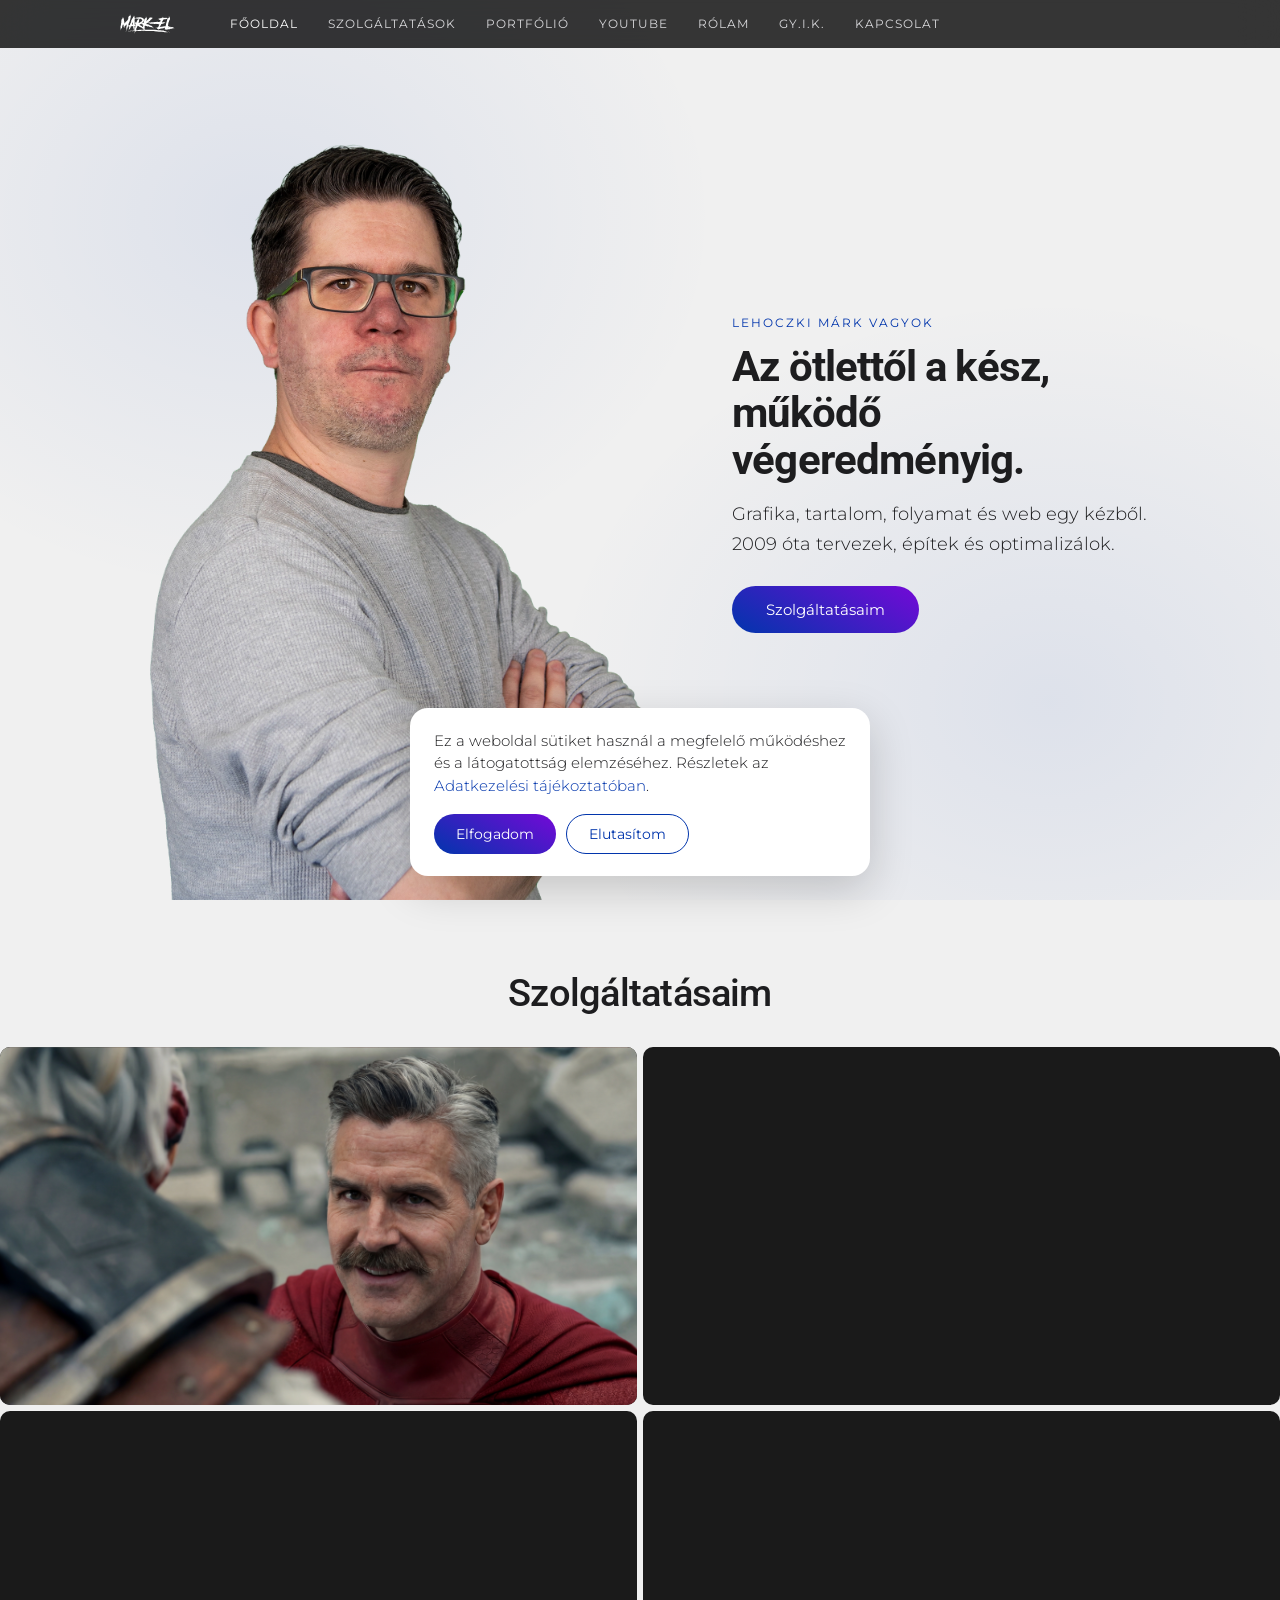
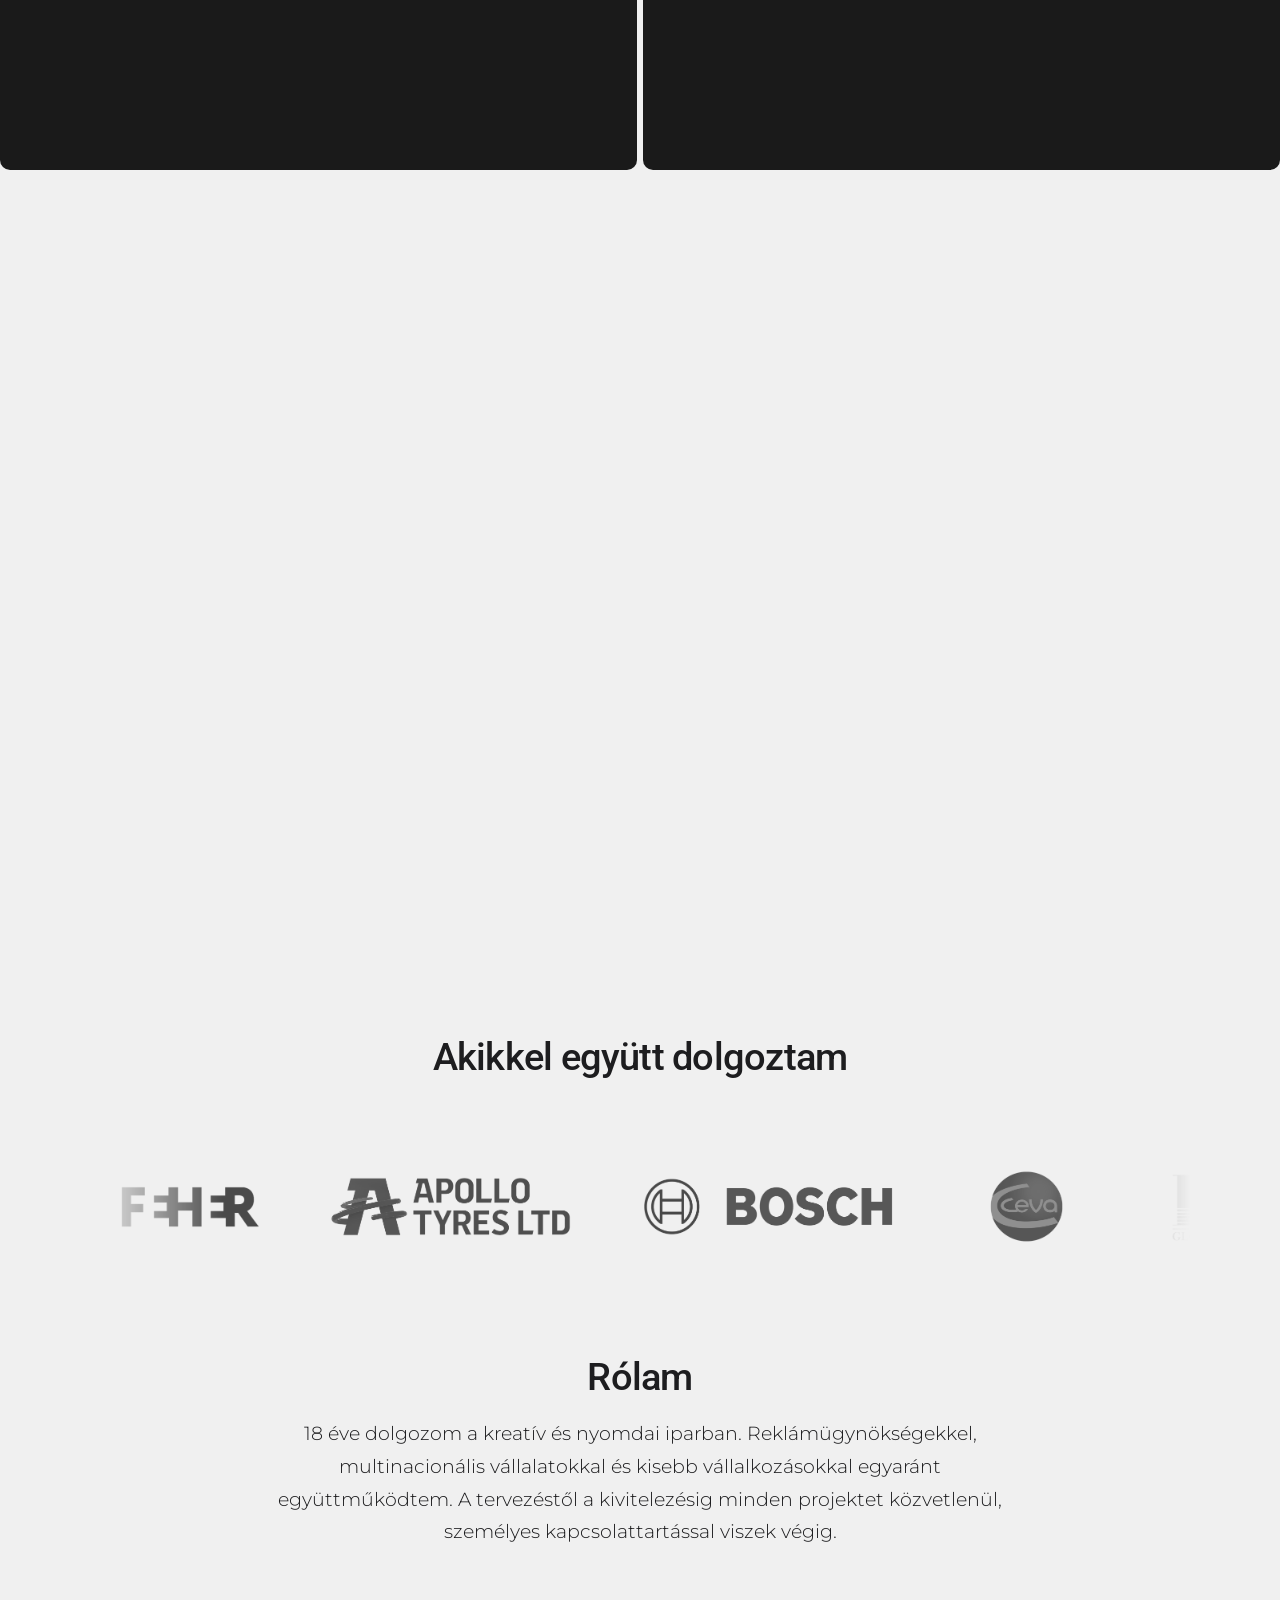
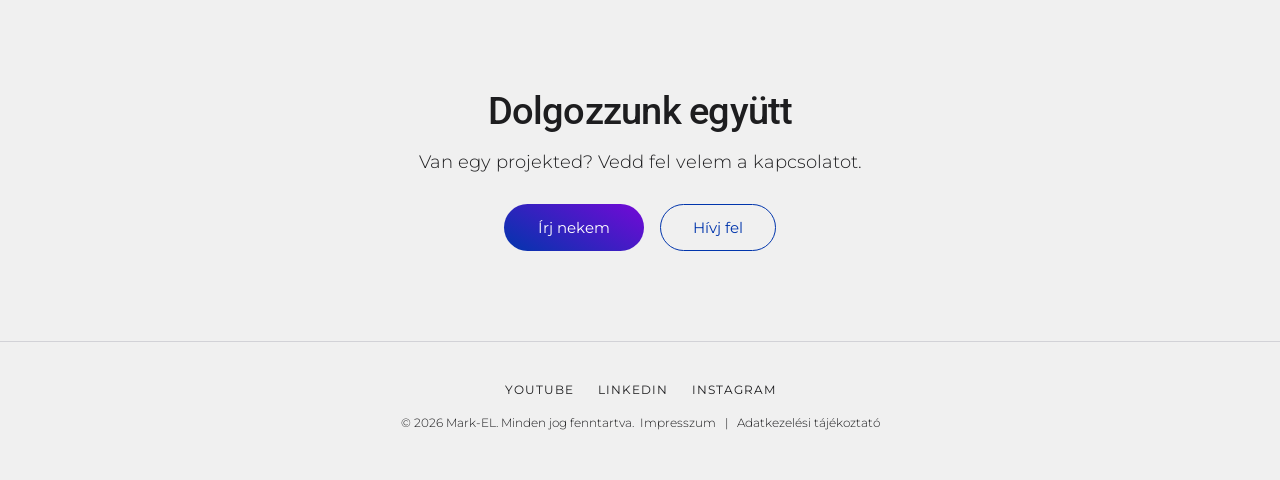
==== index.html @ b9af3f43 "Add files via upload" ====
<!DOCTYPE html>
<html lang="hu">
<head>
    <meta charset="UTF-8">
    <meta name="viewport" content="width=device-width, initial-scale=1.0">
    <script>document.documentElement.classList.add('js');</script>
    <title>Mark-EL | Tervezéstől a kivitelezésig</title>
    <meta name="description" content="Grafikus 18 év tapasztalattal. Tervezéstől a kivitelezésig – közvetlenül veled, ügynökség nélkül.">
    <meta property="og:title" content="Mark-EL | Tervezéstől a kivitelezésig">
    <meta property="og:type" content="website">

    <!-- Google Analytics placeholder -->
    <!-- <script async src="https://www.googletagmanager.com/gtag/js?id=G-XXXXXXXXXX"></script> -->

    <!-- Meta Pixel placeholder -->
    <!-- <script>!function(f,b,e,v,n,t,s){...}(window, document,'script','https://connect.facebook.net/en_US/fbevents.js');</script> -->

    <link rel="preconnect" href="https://fonts.googleapis.com">
    <link rel="preconnect" href="https://fonts.gstatic.com" crossorigin>
    <link href="https://fonts.googleapis.com/css2?family=Montserrat:ital,wght@0,300;0,400;0,500;1,300&family=Roboto:wght@700&display=swap" rel="stylesheet">
    <!-- Roboto előtöltés a FOUT elkerüléséhez -->
    <link rel="preload" as="style" href="https://fonts.googleapis.com/css2?family=Roboto:wght@700&display=swap">
    <link rel="stylesheet" href="style.css">
</head>
<body class="page-home">

    <header class="navbar" id="navbar">
        <div class="nav-container">
            <a href="index.html" class="nav-logo" aria-label="Mark-EL főoldal"><img src="assets/mark-el-logo-black.svg" alt="Mark-EL"></a>
            <button class="nav-toggle" id="navToggle" aria-label="Menü megnyitása">
                <span></span><span></span><span></span>
            </button>
            <nav class="nav-links" id="navLinks">
                <a href="index.html" class="active">Főoldal</a>
                <a href="szolgaltatasok.html">Szolgáltatások</a>
                <a href="portfolio.html">Portfólió</a>
                <a href="youtube.html">YouTube</a>
                <a href="rolam.html">Rólam</a>
                <a href="gyik.html">GY.I.K.</a>
                <a href="kapcsolat.html">Kapcsolat</a>
            </nav>
        </div>
    </header>

    <!-- HERO -->
    <section id="home" class="hero visible">
        <div class="hero-inner">
            <div class="hero-photo">
                <img src="assets/mark-el-profile.webp" alt="Lehoczki Márk grafikus és tartalomkészítő">
            </div>
            <div class="hero-content">
                <span class="yt-kicker">Lehoczki Márk vagyok</span>
                <h1 class="hero-title">Az ötlettől a kész, működő végeredményig.</h1>
                <p class="hero-lead">Grafika, tartalom, folyamat és web egy kézből.<br>2009 óta tervezek, építek és optimalizálok.</p>
                <a href="#features" class="cta-button" id="hero-cta">Szolgáltatásaim</a>
            </div>
        </div>
    </section>

    <!-- SZOLGÁLTATÁSAIM -->
    <section id="features">
        <div class="container features-header">
            <h2 class="section-title">Szolgáltatásaim</h2>
        </div>
        <div class="feature-grid">
            <a href="tartalomgyartas.html" class="feature-tile">
                <div class="ft-img" style="background-image:url('assets/work/tartalomgyartas.webp')"></div>
                <div class="ft-overlay">
                    <h3>Tartalomgyártás</h3>
                    <p class="ft-sub">Videós vizuálok, YouTube thumbnail, social média kreatívok.</p>
                </div>
            </a>
            <a href="szolgaltatasok.html" class="feature-tile">
                <div class="ft-img" style="background-image:url('assets/work/grafikai-tervezes.webp')"></div>
                <div class="ft-overlay">
                    <h3>Grafikai tervezés</h3>
                    <p class="ft-sub">Arculatok, kiadványok, csomagolások, marketinganyagok.</p>
                </div>
            </a>
            <a href="szolgaltatasok.html" class="feature-tile">
                <div class="ft-img" style="background-image:url('assets/work/rendszerepites.webp')"></div>
                <div class="ft-overlay">
                    <h3>Projektmenedzsment</h3>
                    <p class="ft-sub">Munkafolyamatok, AI-alapú automatizáció, projektkövetés.</p>
                </div>
            </a>
            <a href="szolgaltatasok.html" class="feature-tile">
                <div class="ft-img" style="background-image:url('assets/work/nyomdai-kivitelezes.webp')"></div>
                <div class="ft-overlay">
                    <h3>Nyomdai kivitelezés</h3>
                    <p class="ft-sub">Gyártás-előkészítés, nyomdai koordináció, nagyformátum.</p>
                </div>
            </a>
        </div>
    </section>

    <!-- MUNKÁIM -->
    <section id="works">
        <div class="container">
            <h2 class="section-title">Munkáim</h2>
        </div>
        <div class="portfolio-showcase">
            <div class="portfolio-scroller" id="portfolio-scroller"></div>
            <div class="portfolio-dots" id="portfolio-dots"></div>
        </div>
    </section>

    <!-- AKIKKEL EGYÜTT DOLGOZTAM -->
    <section id="clients">
        <div class="container">
            <h2 class="section-title">Akikkel együtt dolgoztam</h2>
        </div>
        <div class="marquee">
            <div class="marquee-track"></div>
        </div>
    </section>

    <!-- RÓLAM -->
    <section id="about" class="container">
        <div class="about-content">
            <h2 class="section-title">Rólam</h2>
            <p>18 éve dolgozom a kreatív és nyomdai iparban. Reklámügynökségekkel, multinacionális vállalatokkal és kisebb vállalkozásokkal egyaránt együttműködtem. A tervezéstől a kivitelezésig minden projektet közvetlenül, személyes kapcsolattartással viszek végig.</p>
        </div>
    </section>

    <!-- DOLGOZZUNK EGYÜTT -->
    <section id="contact" class="container">
        <h2 class="section-title">Dolgozzunk együtt</h2>
        <p>Van egy projekted? Vedd fel velem a kapcsolatot.</p>
        <div class="contact-actions">
            <a href="#" id="contact-mail" class="cta-button">Írj nekem</a>
            <a href="#" id="contact-phone" class="btn-ghost">Hívj fel</a>
        </div>
    </section>

    <footer>
        <div class="footer-social">
            <a href="https://www.youtube.com/@mark-el" target="_blank" rel="noopener">YouTube</a>
            <a href="https://www.linkedin.com/in/mark-lehoczki/" target="_blank" rel="noopener">LinkedIn</a>
            <a href="https://www.instagram.com/marklehoczki/" target="_blank" rel="noopener">Instagram</a>
        </div>
        <p class="footer-legal">
            &copy; 2026 Mark-EL. Minden jog fenntartva.&nbsp;
            <span class="footer-links">
                <a href="impresszum.html">Impresszum</a>
                <span class="sep">|</span>
                <a href="adatkezeles.html">Adatkezelési tájékoztató</a>
            </span>
        </p>
    </footer>

    <script src="script.js"></script>

    <button id="backToTop" aria-label="Vissza a tetejére">
        <svg viewBox="0 0 24 24" width="22" height="22" style="pointer-events:none;">
            <path d="M7.41 15.41L12 10.83l4.59 4.58L18 14l-6-6-6 6z" fill="white"/>
        </svg>
    </button>
</body>
</html>
---- style.css ----
:root {
    --bg: #f0f0f0;
    --surface: #ffffff;
    --text: #1d1d1f;
    --text-soft: #1d1d1f;
    --accent: #0135ac;
    --accent-end: #7409d7;
    --border: #d2d2d7;
    --nav-bg: rgba(11, 11, 11, 0.82);
    --radius: 18px;
    --font: 'Montserrat', -apple-system, BlinkMacSystemFont, 'Segoe UI', sans-serif;
    --font-heading: 'Roboto', Arial, sans-serif;
    --nav-height: 48px;
    --transition: all 0.4s cubic-bezier(0.25, 0.46, 0.45, 0.94);
}

html { scroll-behavior: smooth; box-sizing: border-box; }
*, *:before, *:after { box-sizing: inherit; }

body {
    background-color: var(--bg);
    color: var(--text);
    font-family: var(--font);
    font-weight: 400;
    margin: 0; padding: 0;
    width: 100%; max-width: 100%;
    overflow-x: hidden;
    position: relative;
    text-align: center;
    -webkit-font-smoothing: antialiased;
}

img { pointer-events: none; -webkit-user-drag: none; }
h1, h2, h3 { font-family: var(--font-heading); font-weight: 700; letter-spacing: -0.01em; margin: 0; }

.section-title { font-family: var(--font-heading); }
.cta-button { font-family: var(--font-heading); }
.btn-ghost { font-family: var(--font-heading); }

.container { max-width: 1100px; margin: 0 auto; padding: 0 25px; }

.section-title {
    color: var(--text);
    font-size: 2.4rem;
    font-weight: 500;
    margin: 0 0 18px;
    display: block;
    width: 100%;
    letter-spacing: -0.02em;
}

/* ── NAVBAR ── */
.navbar {
    position: fixed; top: 0; left: 0;
    width: 100%; height: var(--nav-height);
    background-color: var(--nav-bg);
    -webkit-backdrop-filter: saturate(180%) blur(20px);
    backdrop-filter: saturate(180%) blur(20px);
    z-index: 1000;
    transition: box-shadow 0.35s ease;
}
.navbar.scrolled { box-shadow: 0 1px 0 rgba(0,0,0,0.18); }
.nav-container {
    max-width: 1100px; height: 100%;
    margin: 0 auto; padding: 0 25px;
    display: flex; align-items: center; justify-content: flex-start;
    position: relative;
}
.nav-links { display: flex; gap: 30px; align-items: center; }
.nav-links a {
    color: #d8d8db;
    text-decoration: none;
    font-weight: 400; font-size: 0.74rem;
    text-transform: uppercase; letter-spacing: 1px;
    transition: color 0.3s ease;
}
.nav-links a:hover, .nav-links a.active { color: #ffffff; }
.nav-logo { display: flex; align-items: center; margin-right: 50px; flex-shrink: 0; }
.nav-logo img { height: 26px; width: auto; display: block; filter: brightness(0) invert(1); }
@media (max-width: 900px) {
    .nav-logo { position: absolute; left: 25px; top: 50%; transform: translateY(-50%); margin-right: 0; }
    .navbar .nav-toggle { display: block; position: absolute; right: 25px; top: 50%; transform: translateY(-50%); }
    .nav-links {
        position: fixed; top: var(--nav-height); left: 0;
        width: 100%; flex-direction: column; gap: 0;
        background: rgba(11,11,11,0.96);
        -webkit-backdrop-filter: blur(20px); backdrop-filter: blur(20px);
        max-height: 0; overflow: hidden; transition: max-height 0.4s ease;
    }
    .nav-links.open { max-height: 400px; }
    .nav-links a { width: 100%; padding: 15px 25px; border-bottom: 1px solid rgba(255,255,255,0.08); }
}

.nav-toggle { display: none; background: none; border: none; cursor: pointer; width: 28px; height: 20px; position: relative; padding: 0; }
.nav-toggle span { display: block; position: absolute; left: 0; width: 100%; height: 1.5px; background: #d8d8db; transition: all 0.3s ease; }
.nav-toggle span:nth-child(1) { top: 0; }
.nav-toggle span:nth-child(2) { top: 50%; transform: translateY(-50%); }
.nav-toggle span:nth-child(3) { bottom: 0; }
.nav-toggle.open span:nth-child(1) { top: 50%; transform: translateY(-50%) rotate(45deg); }
.nav-toggle.open span:nth-child(2) { opacity: 0; }
.nav-toggle.open span:nth-child(3) { bottom: 50%; transform: translateY(50%) rotate(-45deg); }

/* ── BUTTONS ── */
.cta-button {
    display: inline-block;
    background: linear-gradient(30deg, var(--accent), var(--accent-end));
    color: #ffffff !important;
    padding: 14px 34px;
    text-decoration: none !important;
    border-radius: 980px;
    font-family: var(--font);
    font-size: 0.95rem; font-weight: 400;
    border: none; cursor: pointer;
    transition: transform 0.25s ease, box-shadow 0.35s ease;
}
.cta-button:hover {
    transform: scale(1.05);
    box-shadow: 0 10px 28px rgba(116, 9, 215, 0.35);
}

.btn-ghost {
    display: inline-block;
    background: transparent;
    color: var(--accent) !important;
    padding: 13px 32px;
    text-decoration: none !important;
    border: 1.5px solid var(--accent);
    border-radius: 980px;
    font-family: var(--font);
    font-size: 0.95rem;
    transition: transform 0.25s ease, background 0.3s ease, color 0.3s ease, border-color 0.3s ease;
}
.btn-ghost:hover {
    transform: scale(1.05);
    background: linear-gradient(30deg, var(--accent), var(--accent-end));
    border-color: transparent;
    color: #fff !important;
}

/* ── SECTIONS ── */
section { padding: 0; transition: var(--transition); }
.js section { opacity: 0; transform: translateY(20px); }
.js section.visible { opacity: 1; transform: translateY(0); }

/* ── HERO ── */
.hero {
    min-height: 100vh;
    display: flex; align-items: stretch; justify-content: center;
    position: relative;
    overflow: hidden;
    padding-top: var(--nav-height);
    background: var(--bg);
}
.hero::before {
    content: '';
    position: absolute;
    inset: 0;
    z-index: 1;
    pointer-events: none;
    background:
        radial-gradient(60% 70% at 20% 24%, rgba(1, 53, 172, 0.08), transparent 60%),
        radial-gradient(65% 75% at 82% 78%, rgba(1, 53, 172, 0.08), transparent 60%);
}
.hero-inner { position: relative; z-index: 2; display: flex; align-items: stretch; gap: 50px; max-width: 1100px; width: 100%; margin: 0 auto; padding: 0 25px; box-sizing: border-box; }
.hero-photo { flex: 0 0 54%; display: flex; align-items: flex-end; justify-content: center; }
.hero-photo img { max-width: 100%; max-height: 94vh; width: auto; height: auto; object-fit: contain; display: block; }
.hero-content { flex: 1 1 auto; display: flex; flex-direction: column; justify-content: center; text-align: left; }
.hero-content .cta-button { align-self: flex-start; }
.hero-title { font-family: var(--font-heading); font-size: 2.6rem; font-weight: 700; line-height: 1.12; letter-spacing: -0.02em; color: var(--text); margin: 0 0 16px; }
.hero-lead { font-size: 1.15rem; font-weight: 300; line-height: 1.6; color: var(--text-soft); margin: 0 0 28px; max-width: 540px; }

/* ── FEATURES (SZOLGÁLTATÁSAIM) ── */
#features { padding: 70px 0 0; }
.features-header { margin-bottom: 32px; }

.feature-grid {
    display: grid;
    grid-template-columns: repeat(2, 1fr);
    gap: 6px;
    width: 100%;
    max-width: 100%;
}

.feature-tile {
    position: relative;
    overflow: hidden;
    text-decoration: none;
    display: block;
    aspect-ratio: 16 / 9;
    background-color: #1a1a1a;
    border-radius: 10px;
    cursor: pointer;
}

.ft-img {
    position: absolute;
    inset: 0;
    background-size: cover;
    background-position: center;
    transition: filter 0.35s ease, transform 0.45s ease;
}

.feature-tile:hover .ft-img {
    filter: blur(4px) brightness(0.55);
    transform: scale(1.03);
}

.ft-overlay {
    position: absolute;
    inset: 0;
    display: flex;
    flex-direction: column;
    align-items: center;
    justify-content: center;
    padding: 24px;
    opacity: 0;
    transition: opacity 0.35s ease;
}

.feature-tile:hover .ft-overlay { opacity: 1; }

.ft-overlay h3 {
    color: #fff;
    font-size: 1.7rem;
    font-weight: 500;
    margin: 0 0 10px;
    letter-spacing: -0.01em;
    text-shadow: 0 2px 12px rgba(0,0,0,0.55);
}

.ft-overlay .ft-sub {
    color: rgba(255,255,255,0.85);
    font-size: 0.95rem;
    font-weight: 300;
    margin: 0;
    max-width: 340px;
    line-height: 1.5;
    text-shadow: 0 1px 8px rgba(0,0,0,0.5);
}

/* ── MUNKÁIM SLIDESHOW ── */
#works { padding: 50px 0 60px; }
#works .container { margin-bottom: 28px; }

/* Parallax két-soros wrapper */
.pt-wrapper {
    display: flex;
    flex-direction: column;
    gap: 6px;
    overflow: hidden;
    width: 100%;
}

.pt-track {
    display: flex;
    gap: 6px;
    will-change: transform;
    /* Nincs CSS transition – JS kezeli az easing-et rAF-fal */
}

.pt-track-large .portfolio-item-large,
.pt-track-small .portfolio-item-small {
    flex: 0 0 auto;
}

.portfolio-showcase {
    width: 100%;
    position: relative;
}

/* A két sor együtt egy scrollozható wrapper-ben */
.portfolio-scroller {
    display: flex;
    overflow-x: auto;
    scroll-snap-type: x mandatory;
    -webkit-overflow-scrolling: touch;
    scrollbar-width: none;
    scroll-behavior: smooth;
    gap: 0;
}
.portfolio-scroller::-webkit-scrollbar { display: none; }

/* Egy "oldal" = a képernyő teljes szélessége, mindkét sorral */
.portfolio-slide {
    flex: 0 0 100vw;
    scroll-snap-align: start;
    display: flex;
    flex-direction: column;
    gap: 6px;
    padding: 0 6px;
    box-sizing: border-box;
}

.portfolio-slide:first-child { padding-left: 0; }
.portfolio-slide:last-child { padding-right: 0; }

/* Felső sor: 2 nagy kép egymás mellett */
.slide-row-large {
    display: flex;
    gap: 6px;
    width: 100%;
}

/* Alsó sor: 3-4 kisebb kép egymás mellett */
.slide-row-small {
    display: flex;
    gap: 6px;
    width: 100%;
}

.portfolio-item-large {
    flex: 0 0 calc(50vw - 3px);
    width: calc(50vw - 3px);
    aspect-ratio: 1250 / 668;
    border-radius: 10px;
    overflow: hidden;
    background-color: #1a1a1a;
    position: relative;
}

.portfolio-item-small {
    flex: 0 0 calc(33.333vw - 4px);
    width: calc(33.333vw - 4px);
    aspect-ratio: 470 / 264;
    border-radius: 10px;
    overflow: hidden;
    background-color: #1a1a1a;
    position: relative;
}

.portfolio-item-large img,
.portfolio-item-small img {
    width: 100%; height: 100%;
    object-fit: cover; display: block;
    transition: transform 0.5s ease;
}
.portfolio-item-large:hover img,
.portfolio-item-small:hover img { transform: scale(1.04); }

/* Dot navigátor */
.portfolio-dots {
    display: flex;
    justify-content: center;
    align-items: center;
    gap: 8px;
    margin-top: 20px;
}

.portfolio-dot {
    width: 8px; height: 8px;
    border-radius: 50%;
    background: rgba(0,0,0,0.2);
    border: none; cursor: pointer; padding: 0;
    transition: background 0.3s ease, transform 0.3s ease, width 0.3s ease;
}

.portfolio-dot.active {
    background: var(--accent);
    width: 22px;
    border-radius: 4px;
    transform: none;
}

.portfolio-dot:hover:not(.active) { background: rgba(1,53,172,0.4); }

/* ── MUNKÁIM: mobil egy-képes négyzetes carousel ── */
.pt-mobile { display: none; }

@media (max-width: 760px) {
    .portfolio-showcase .pt-wrapper { display: none; }
    .portfolio-showcase .portfolio-dots { display: none; }
    .pt-mobile {
        display: flex;
        gap: 10px;
        overflow-x: auto;
        scroll-snap-type: x mandatory;
        -webkit-overflow-scrolling: touch;
        scrollbar-width: none;
        padding: 0 7.5vw;
        box-sizing: border-box;
    }
    .pt-mobile::-webkit-scrollbar { display: none; }
    .pt-m-slide {
        flex: 0 0 85vw;
        aspect-ratio: 1 / 1;
        scroll-snap-align: center;
        border-radius: 12px;
        overflow: hidden;
        background-color: #1a1a1a;
    }
    .pt-m-slide img {
        width: 100%; height: 100%;
        object-fit: cover; display: block;
    }
}

/*CLIENTS*/
#clients { padding: 70px 0 40px; }
#clients .container { margin-bottom: 20px; }

.marquee {
    overflow: hidden;
    width: 100%;
    max-width: 1100px;
    margin: 0 auto;
    -webkit-mask-image: linear-gradient(to right, transparent, #000 12%, #000 88%, transparent);
    mask-image: linear-gradient(to right, transparent, #000 12%, #000 88%, transparent);
    display: flex;
    align-items: center;
    justify-content: center;
    min-height: 0;
	padding-top: 70px;
}
.marquee-track {
    display: inline-flex; align-items: center;
    white-space: nowrap;
    animation: marquee 30s linear infinite;
}
.marquee:hover .marquee-track { animation-play-state: paused; }
@keyframes marquee { from { transform: translateX(0); } to { transform: translateX(-50%); } }
.client-logo-wrap { display: inline-flex; align-items: center; margin-right: 60px; }
.client-logo {
    height: 75px; width: auto; max-width: 270px;
    object-fit: contain;
    filter: grayscale(100%) brightness(0.4);
    opacity: 0.7;
    transition: filter 0.4s ease, opacity 0.4s ease;
}
.client-logo-wrap:hover .client-logo { filter: grayscale(0%); opacity: 1; }

/*ABOUT*/
#about { padding: 70px 0; }
.about-content { max-width: 760px; margin: 0 auto; }
.about-content p { font-size: 1.2rem; color: var(--text-soft); font-weight: 300; line-height: 1.7; margin: 0; }

/*CONTACT*/
#contact { padding: 70px 0 90px; }
#contact p { color: var(--text-soft); font-weight: 300; font-size: 1.1rem; margin-bottom: 32px; }
.contact-actions { display: flex; gap: 16px; justify-content: center; flex-wrap: wrap; }

/*FOOTER*/
footer { padding: 40px 25px 50px; border-top: 1px solid var(--border); }
.footer-social { display: flex; justify-content: center; flex-wrap: wrap; gap: 24px; margin-bottom: 18px; }
.footer-social a, .footer-social a:visited {
    color: var(--text); text-decoration: none;
    font-size: 0.78rem; text-transform: uppercase; letter-spacing: 1px;
    transition: color 0.3s ease;
}
.footer-social a:hover { color: var(--accent); }
.footer-legal { margin: 0; color: var(--text-soft); font-size: 0.78rem; font-weight: 300; }
.footer-links a, .footer-links a:visited {
    color: var(--text-soft); text-decoration: none;
    transition: color 0.3s ease;
}
.footer-links a:hover { color: var(--accent); }
.footer-links .sep { margin: 0 6px; }

/*BACK TO TOP*/
#backToTop {
    position: fixed; bottom: 30px; right: 30px;
    background: linear-gradient(30deg, var(--accent), var(--accent-end));
    border: none; border-radius: 50%;
    width: 46px; height: 46px;
    cursor: pointer;
    display: flex; align-items: center; justify-content: center;
    z-index: 9999;
    transition: opacity 0.4s ease, transform 0.3s ease;
    box-shadow: 0 6px 18px rgba(1,53,172,0.3);
    opacity: 0; pointer-events: none; transform: translateY(20px);
}
#backToTop.visible { opacity: 1; pointer-events: auto; transform: translateY(0); }
#backToTop:hover { transform: scale(1.1); }

/*MOBILE*/
@media (max-width: 768px) {
    html, body { width: 100% !important; max-width: 100% !important; overflow-x: hidden !important; }
    .section-title { font-size: 1.8rem; }
    .hero { min-height: auto; padding-bottom: 40px; }
    .hero-inner { flex-direction: column; text-align: center; gap: 16px; align-items: center; }
    .hero-photo { flex: none; }
    .hero-photo img { max-height: 52vh; }
    .hero-content { flex: 0 0 auto; justify-content: flex-start; text-align: center; }
    .hero-title { font-size: 1.9rem; }
    .hero-lead { margin-left: auto; margin-right: auto; }
    .feature-grid { grid-template-columns: 1fr; }
    .feature-tile { aspect-ratio: 4/3; }
    .ft-overlay { opacity: 1; background: rgba(0,0,0,0.45); }
    .ft-img { filter: brightness(0.7); }
    /* Portfólió csempék mobilon: alapból éles kép, koppintásra jön a felirat */
    #bento .ft-overlay { opacity: 0; }
    #bento .ft-img { filter: none; }
    #bento .feature-tile.revealed .ft-overlay { opacity: 1; }
    #bento .feature-tile.revealed .ft-img { filter: blur(4px) brightness(0.55); }
    .portfolio-row { flex-direction: column; }
    .row-large .portfolio-item, .row-small .portfolio-item { height: 240px; flex: none; width: 100%; }
    .client-logo { height: 57px; }
}

@media (prefers-reduced-motion: reduce) {
    .marquee-track { animation: none; }
    section { transition: none; }
    .js section { opacity: 1; transform: none; }
    html { scroll-behavior: auto; }
}

/* ── ALOLDALAK (szolgáltatások, portfólió) ── */
.sr-only { position:absolute; width:1px; height:1px; padding:0; margin:-1px; overflow:hidden; clip:rect(0,0,0,0); border:0; }

.subpage { padding-top: 110px; padding-bottom: 70px; }

/* ── Jogi szöveg (adatkezelési tájékoztató) ── */
.legal-page { max-width: 820px; margin: 0 auto; padding-left: 25px; padding-right: 25px; }
.legal-page .section-title { text-align: center; }
.legal-meta { color: var(--text-soft); opacity: 0.6; font-size: 0.9rem; margin: -6px 0 30px; }
.legal-page h2 { font-size: 1.35rem; margin: 36px 0 12px; }
.legal-page h3 { font-size: 1.08rem; font-weight: 500; letter-spacing: 0; margin: 22px 0 8px; }
.legal-page p { font-size: 1rem; line-height: 1.7; color: var(--text-soft); margin: 0 0 14px; }
.legal-page ul { list-style: none; margin: 0 0 16px; padding-left: 0; }
.email-protected a { color: var(--accent); text-decoration: none; }
.email-protected a:hover { text-decoration: underline; }
.legal-page li { font-size: 1rem; line-height: 1.7; color: var(--text-soft); margin-bottom: 6px; }
.legal-page a { color: var(--accent); text-decoration: none; }
.legal-page a:hover { text-decoration: underline; }
.legal-page strong { font-weight: 500; }

/* ── GY.I.K. (accordion) ── */
.faq-page { max-width: 820px; margin: 0 auto; padding-left: 25px; padding-right: 25px; text-align: left; }
.faq-page .yt-kicker { text-align: center; }
.faq-page .section-title { text-align: center; }
.faq-intro { text-align: center; color: var(--text-soft); opacity: 0.7; font-size: 1rem; margin: -4px 0 34px; }
.faq-list { border-top: 1px solid var(--border); }
.faq-item { border-bottom: 1px solid var(--border); }
.faq-q { width: 100%; background: none; border: none; cursor: pointer; font-family: var(--font-heading); font-weight: 500; font-size: 1.08rem; color: var(--text); text-align: left; padding: 20px 0; display: flex; align-items: center; justify-content: space-between; gap: 16px; }
.faq-icon { position: relative; width: 13px; height: 13px; flex-shrink: 0; }
.faq-icon::before, .faq-icon::after { content: ''; position: absolute; background: var(--accent); transition: transform 0.3s ease; }
.faq-icon::before { top: 5.5px; left: 0; width: 13px; height: 2px; }
.faq-icon::after { left: 5.5px; top: 0; width: 2px; height: 13px; }
.faq-item.open .faq-icon::after { transform: scaleY(0); }
.faq-a { max-height: 0; overflow: hidden; transition: max-height 0.35s ease; }
.faq-item.open .faq-a { max-height: 600px; }
.faq-a p { margin: 0; padding: 0 0 22px; font-size: 1rem; line-height: 1.7; color: var(--text-soft); }

.js .reveal { opacity:0; transform:translateX(-60px); transition:opacity .6s ease, transform .6s ease; }
.js .reveal.from-right { transform:translateX(60px); }
.js .reveal.visible { opacity:1; transform:none; }
.js .reveal-up { opacity:0; transform:translateY(40px); transition:opacity .6s ease, transform .6s ease; }
.js .reveal-up.visible { opacity:1; transform:none; }

.service-block { display:flex; align-items:center; gap:50px; max-width:1000px; margin:0 auto 80px; text-align:left; scroll-margin-top:70px; }
.service-block.reverse { flex-direction:row-reverse; }
.service-img { flex:0 0 42%; aspect-ratio:4/3; border-radius:var(--radius); background-color:#e3e3e6; background-size:cover; background-position:center; }
.service-text { flex:1; }
.service-text h3 { color:var(--text); font-size:1.6rem; font-weight:500; margin:0 0 14px; }
.service-text p { color:var(--text-soft); line-height:1.7; margin:0 0 16px; font-size:1rem; font-weight:300; }
.service-text ul { margin:0; padding-left:20px; list-style:disc; }
.service-text li { color:var(--text-soft); line-height:1.9; font-size:.95rem; font-weight:300; }

@media (max-width:768px) {
    .subpage { padding-top:90px; }
    .service-block, .service-block.reverse { flex-direction:column; gap:22px; margin-bottom:50px; }
    .service-img { flex:none; width:100%; }
    .js .reveal, .js .reveal.from-right { transform:translateY(30px); }
}
@media (prefers-reduced-motion: reduce) {
    .js .reveal, .js .reveal-up { opacity:1; transform:none; }
}

/* ── KAPCSOLAT OLDAL ── */
.contact-page { max-width: 720px; }

/* ── Sticky footer rövid oldalakhoz ── */
.sticky-page { display: flex; flex-direction: column; min-height: 100vh; }
.sticky-page > main { flex: 1 0 auto; }
.sticky-page > footer { flex-shrink: 0; }
.sticky-page .contact-page, .sticky-page .legal-page { display: flex; flex-direction: column; justify-content: center; }
.contact-lead { font-size: 1.5rem; font-weight: 300; color: var(--text); margin: 0 0 10px; }
.contact-focus { font-size: 1rem; font-weight: 300; color: var(--text-soft); margin: 0 0 38px; }
.contact-meta { display: flex; flex-direction: column; align-items: center; gap: 22px; margin: 48px 0 36px; }
.contact-meta-item { display: flex; flex-direction: column; gap: 5px; }
.cm-label { font-size: 0.72rem; text-transform: uppercase; letter-spacing: 1.5px; color: var(--accent); }
.cm-value { font-size: 0.98rem; font-weight: 300; color: var(--text-soft); }
@media (max-width: 768px) {
    .contact-lead { font-size: 1.2rem; }
    .contact-meta { gap: 18px; margin: 36px 0 30px; }
}

/* ── RÓLAM OLDAL ── */
.rolam-main { padding-top: var(--nav-height); }
.page-rolam { display: flex; flex-direction: column; min-height: 100vh; }
.page-rolam .rolam-main { flex: 1 0 auto; display: flex; flex-direction: column; }
.page-rolam .about-hero { flex: 1 1 auto; }
.page-rolam footer { flex-shrink: 0; }
.about-hero { display: flex; align-items: stretch; padding: 20px 0 0; box-sizing: border-box; }
.about-grid { display: grid; grid-template-columns: 1.2fr 1fr; gap: 60px; align-items: stretch; max-width: 1300px; width: 100%; margin: 0 auto; padding: 0 30px; box-sizing: border-box; }
.about-photo { display: flex; align-items: flex-end; justify-content: center; }
.about-photo img { max-height: 78vh; max-width: 100%; width: auto; height: auto; object-fit: contain; display: block; }
.about-text { display: flex; flex-direction: column; justify-content: center; text-align: left; }
.about-text .hello { font-size: 3.4rem; font-weight: 700; line-height: 1.06; margin: 0 0 24px; color: var(--text); letter-spacing: -0.02em; }
.about-text p { font-size: 1.05rem; font-weight: 300; line-height: 1.7; color: var(--text-soft); margin: 0 0 14px; }

@media (max-width: 768px) {
    .about-hero { min-height: 0; padding: 24px 0 40px; }
    .about-grid { grid-template-columns: 1fr; gap: 24px; }
    .about-photo img { max-height: 44vh; }
    .about-text { text-align: center; }
    .about-text .hello { font-size: 2.5rem; }
}

/* ── YOUTUBE OLDAL ── */
.yt-hero { padding: 130px 0 50px; }
.yt-kicker { display: block; font-size: 0.78rem; text-transform: uppercase; letter-spacing: 2px; color: var(--accent); margin-bottom: 14px; }
.yt-hero h1 { font-size: 2.6rem; font-weight: 700; margin: 0 0 16px; color: var(--text); letter-spacing: -0.02em; }
.yt-hero p { max-width: 600px; margin: 0 auto 30px; font-size: 1.1rem; font-weight: 300; color: var(--text-soft); line-height: 1.7; }

.btn-youtube { display: inline-flex; align-items: center; gap: 10px; background: #ff0000; color: #fff !important; padding: 14px 30px; border-radius: 980px; font-family: var(--font); font-size: 0.95rem; font-weight: 500; text-decoration: none !important; border: none; cursor: pointer; transition: transform 0.25s ease, box-shadow 0.35s ease, background 0.3s ease; }
.btn-youtube:hover { transform: scale(1.05); background: #e60000; box-shadow: 0 10px 28px rgba(255, 0, 0, 0.3); }
.btn-youtube svg { width: 22px; height: 22px; fill: #fff; }

.yt-section { padding: 55px 0; }
.video-container { position: relative; width: 100%; padding-top: 56.25%; border-radius: 14px; overflow: hidden; background: #000; }
.video-container iframe { position: absolute; inset: 0; width: 100%; height: 100%; border: 0; }
.video-featured { max-width: 900px; margin: 0 auto; }
#video-list { display: grid; grid-template-columns: repeat(3, 1fr); gap: 20px; max-width: 1100px; margin: 0 auto; }
.video-card { width: 100%; }

.yt-pillars-list { display: flex; flex-wrap: wrap; gap: 12px; justify-content: center; max-width: 720px; margin: 0 auto; }
.yt-pill { padding: 10px 20px; border: 1px solid var(--border); border-radius: 980px; font-size: 0.9rem; color: var(--text); background: var(--surface); }

.yt-channels { display: grid; grid-template-columns: repeat(2, 1fr); gap: 20px; max-width: 900px; margin: 0 auto; }
.yt-channel-card { background: var(--surface); border-radius: 16px; padding: 38px 30px; display: flex; flex-direction: column; align-items: center; gap: 14px; box-shadow: 0 10px 30px rgba(0, 0, 0, 0.06); }
.yt-channel-card h3 { font-size: 1.4rem; font-weight: 500; margin: 0; color: var(--text); }
.yt-channel-card p { font-size: 0.95rem; font-weight: 300; color: var(--text-soft); line-height: 1.6; margin: 0; }

.yt-cta { padding: 60px 0 80px; }
.yt-cta p { max-width: 560px; margin: 0 auto 28px; font-size: 1.1rem; font-weight: 300; color: var(--text-soft); }

/* ── VIDEO THUMBNAIL LINK ── */
.video-thumb-link { display: block; text-decoration: none; }
.video-thumb-img { position: absolute; inset: 0; width: 100%; height: 100%; object-fit: cover; display: block; transition: transform 0.4s ease, filter 0.4s ease; }
.video-play-btn { position: absolute; inset: 0; display: flex; align-items: center; justify-content: center; transition: opacity 0.3s ease; }
.video-play-btn svg { width: 68px; height: 48px; filter: drop-shadow(0 2px 8px rgba(0,0,0,0.5)); transition: transform 0.3s ease; }
.video-thumb-link:hover .video-thumb-img { transform: scale(1.03); filter: brightness(0.85); }
.video-thumb-link:hover .video-play-btn svg { transform: scale(1.12); }

/* Nézettség overlay */
.video-views {
    position: absolute;
    bottom: 10px;
    left: 10px;
    display: flex;
    align-items: center;
    gap: 5px;
    background: rgba(0,0,0,0.65);
    color: #fff;
    font-size: 0.78rem;
    font-family: 'Montserrat', sans-serif;
    font-weight: 500;
    padding: 4px 9px 4px 7px;
    border-radius: 20px;
    backdrop-filter: blur(4px);
    pointer-events: none;
}
.video-views svg {
    width: 14px;
    height: 14px;
    fill: #fff;
    flex-shrink: 0;
}

/* Videó cím a kép alatt */
.video-title {
    margin: 8px 2px 0;
    font-size: 0.88rem;
    font-family: 'Montserrat', sans-serif;
    font-weight: 500;
    color: #777;
    line-height: 1.4;
    display: -webkit-box;
    -webkit-line-clamp: 2;
    -webkit-box-orient: vertical;
    overflow: hidden;
    min-height: 2.46em;
}

@media (max-width: 900px) { #video-list { grid-template-columns: repeat(2, 1fr); } }
@media (max-width: 680px) { #video-list { grid-template-columns: 1fr; } .yt-channels { grid-template-columns: 1fr; } .yt-hero h1 { font-size: 2rem; } }

/* ── PORTFÓLIÓ KATEGÓRIA-LINKEK ── */
.portfolio-cats { display: flex; justify-content: center; align-items: center; flex-wrap: wrap; gap: 14px; margin: 0 auto 40px; }
.portfolio-cats a { color: var(--text-soft); text-decoration: none; font-size: 0.98rem; font-weight: 400; transition: color 0.3s ease; cursor: pointer; }
.portfolio-cats a:hover { color: var(--accent); }
.portfolio-cats a:not(:last-child)::after { content: '/'; margin-left: 14px; color: var(--border); }
#bento .feature-tile { cursor: default; scroll-margin-top: 70px; }

/* ── SÜTI BANNER ── */
.cookie-banner {
    position: fixed;
    left: 50%;
    bottom: 24px;
    transform: translate(-50%, 150%);
    width: calc(100% - 40px);
    max-width: 460px;
    background: var(--surface);
    border-radius: var(--radius);
    box-shadow: 0 14px 44px rgba(0, 0, 0, 0.18);
    padding: 22px 24px;
    z-index: 1200;
    text-align: left;
    opacity: 0;
    transition: transform 0.45s cubic-bezier(0.25, 0.46, 0.45, 0.94), opacity 0.45s ease;
}
.cookie-banner.show { transform: translate(-50%, 0); opacity: 1; }
.cookie-text { margin: 0 0 16px; font-size: 0.92rem; font-weight: 300; color: var(--text-soft); line-height: 1.55; }
.cookie-text a { color: var(--accent); text-decoration: none; }
.cookie-text a:hover { text-decoration: underline; }
.cookie-actions { display: flex; gap: 10px; flex-wrap: wrap; }
.cookie-banner button { cursor: pointer; }
.cookie-banner .cta-button, .cookie-banner .btn-ghost { padding: 10px 22px; font-size: 0.88rem; }
@media (max-width: 480px) {
    .cookie-banner { bottom: 12px; padding: 18px; }
    .cookie-actions { width: 100%; }
    .cookie-banner .cta-button, .cookie-banner .btn-ghost { flex: 1; text-align: center; }
}

/* ── YOUTUBE: nézettség számláló (piros szám, nincs piros sáv) ── */
#stats-bar { padding: 60px 0; }
#stats-bar .section-sub { margin-bottom: 44px; }
.stats-grid { display: grid; grid-template-columns: repeat(4, 1fr); gap: 30px; max-width: 1000px; margin: 0 auto; }
.stat-item { display: flex; flex-direction: column; align-items: center; }
.stat-number { font-size: 3rem; font-weight: 700; color: #ff0000; line-height: 1; letter-spacing: -0.02em; }
.stat-label { font-size: 0.9rem; color: var(--text-soft); margin-top: 10px; font-weight: 300; }
@media (max-width: 768px) { .stats-grid { grid-template-columns: repeat(2, 1fr); gap: 28px; } .stat-number { font-size: 2.4rem; } }

/* ── YOUTUBE: együttműködés CTA ── */
.yt-partner p { max-width: 600px; margin: 0 auto 28px; font-size: 1.1rem; font-weight: 300; color: var(--text-soft); line-height: 1.7; }
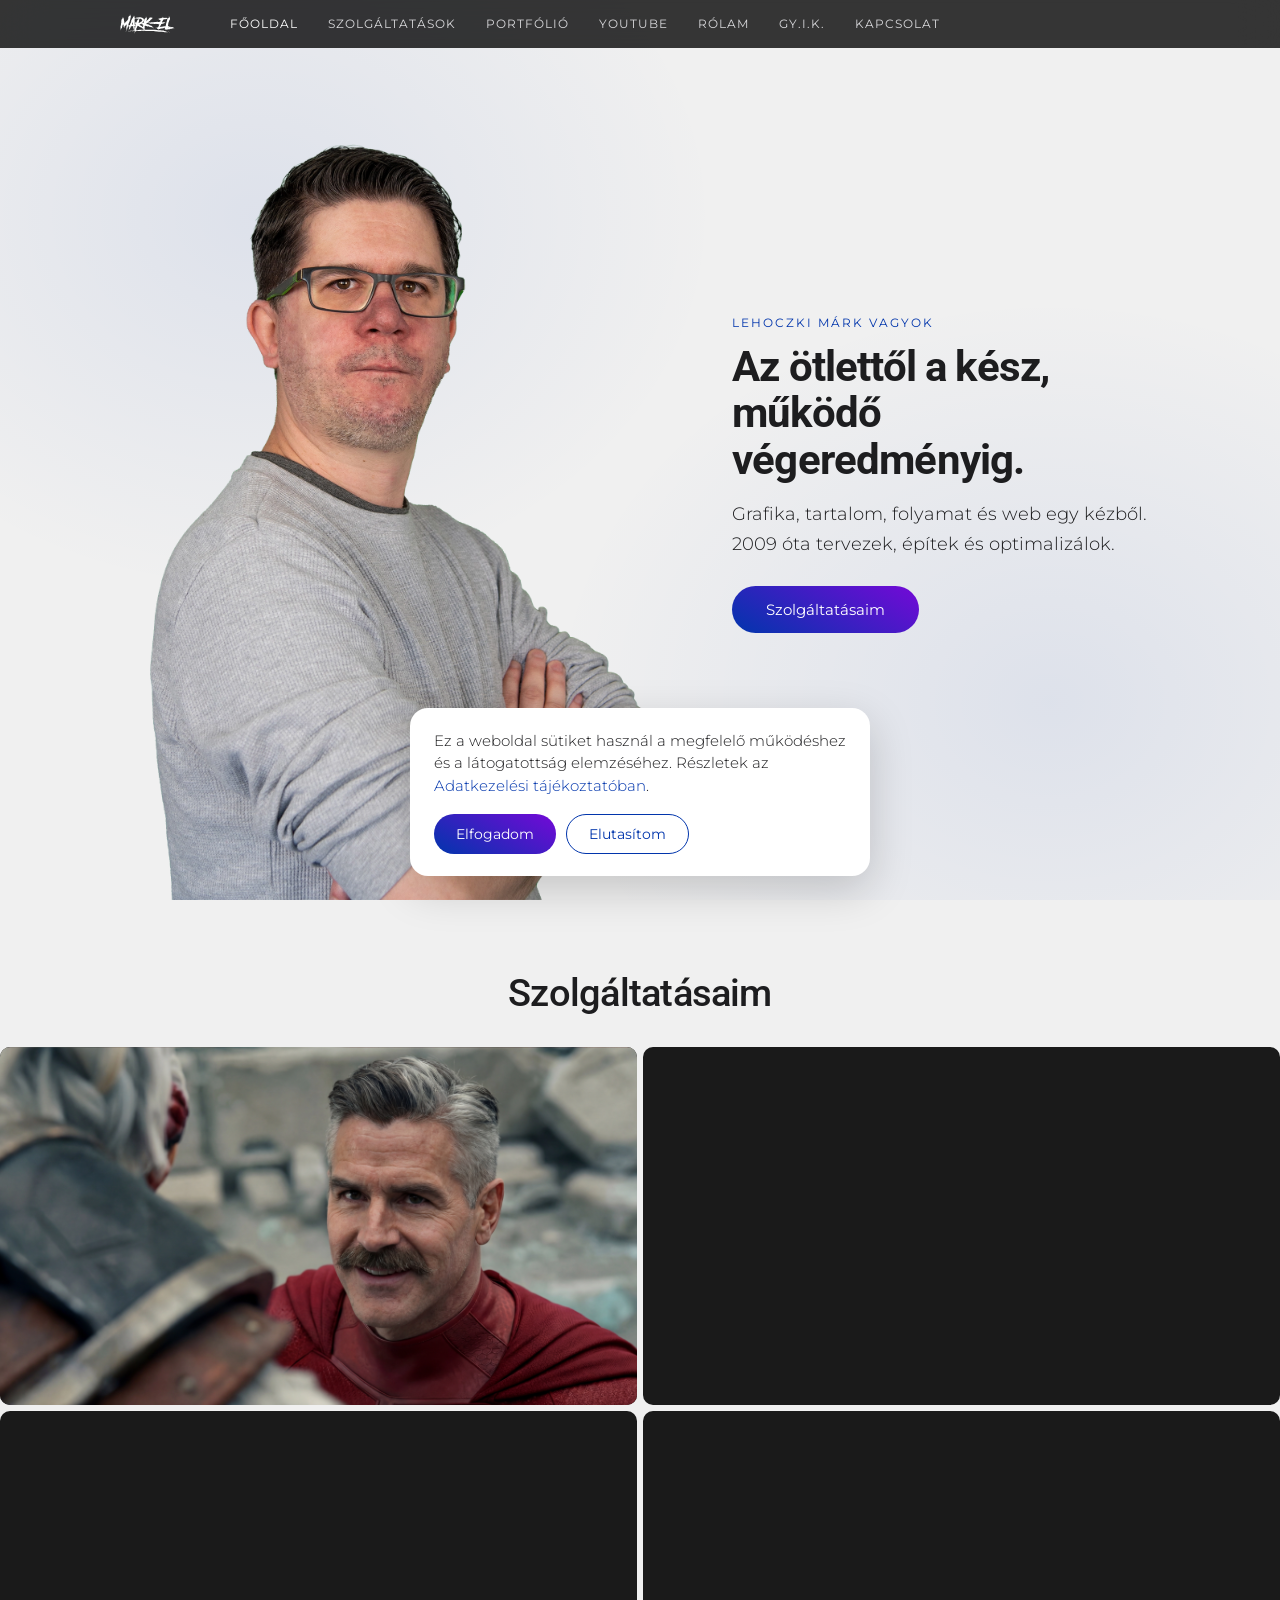
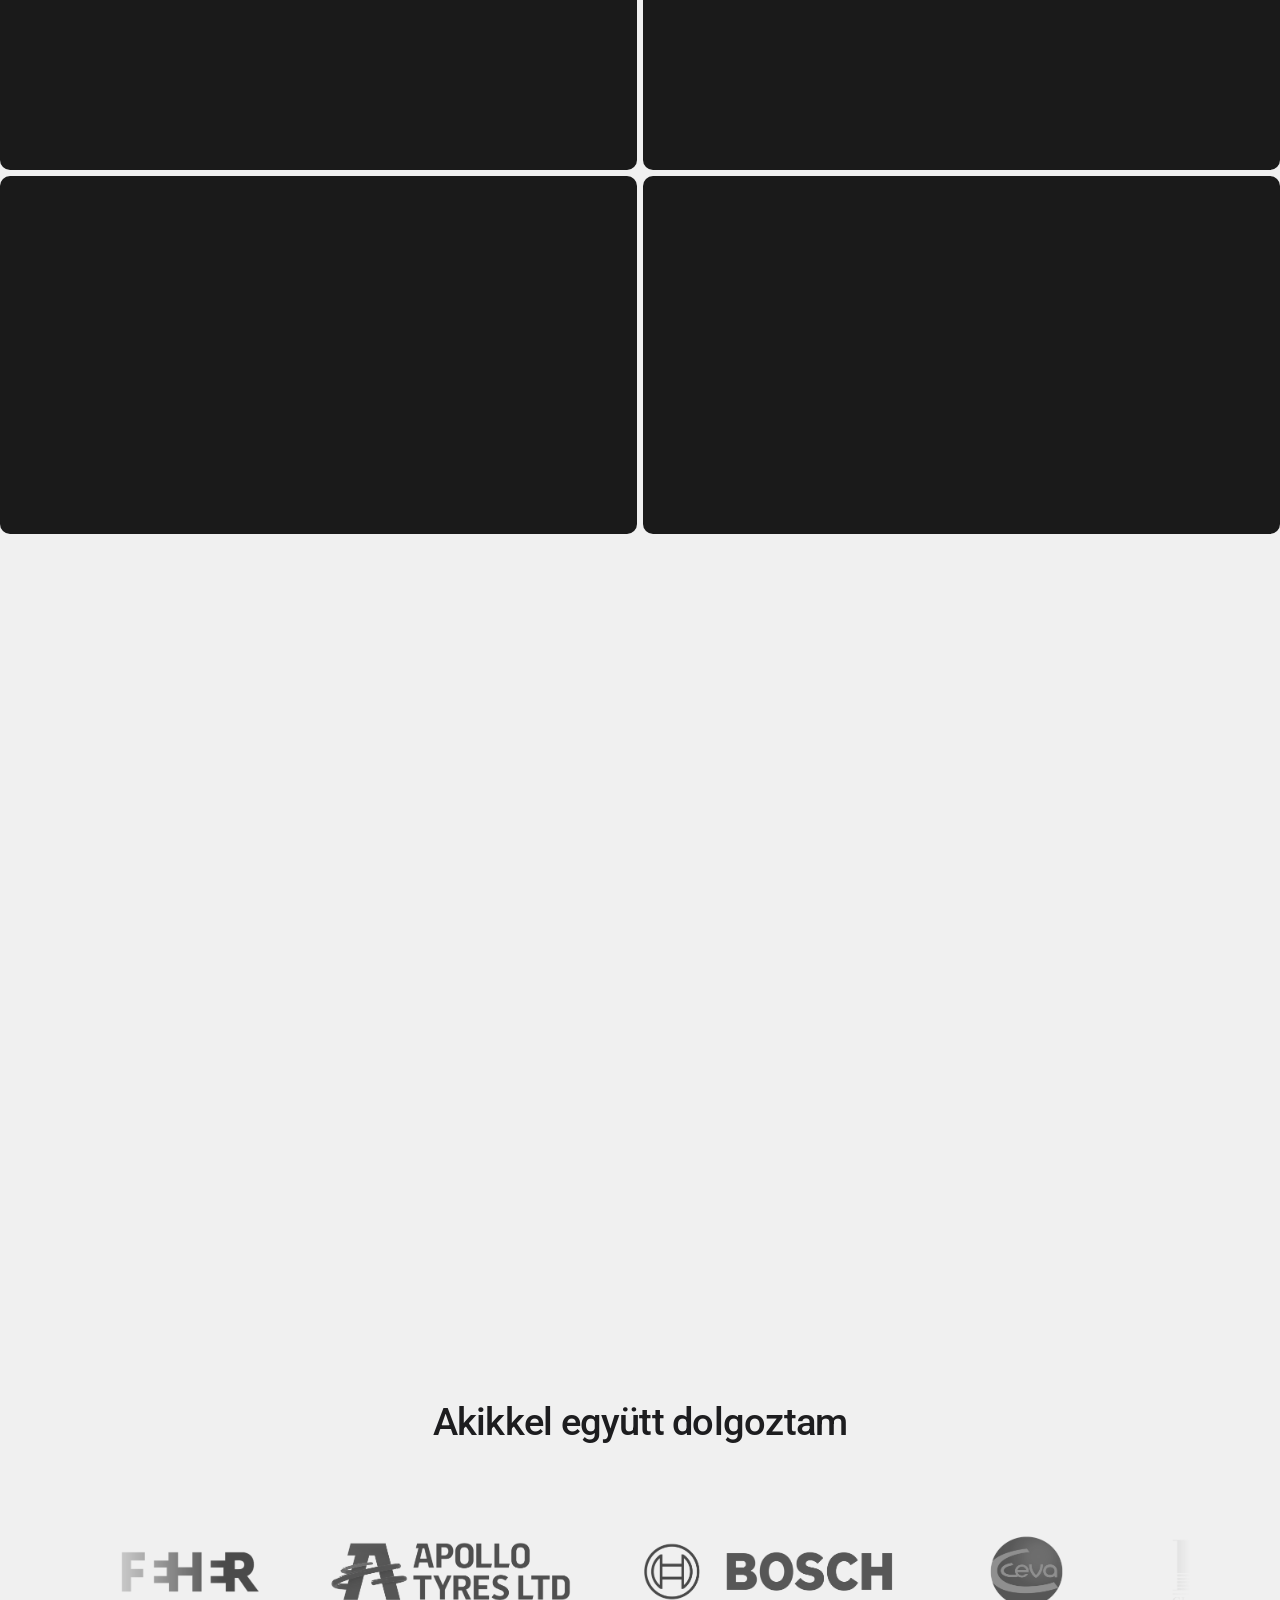
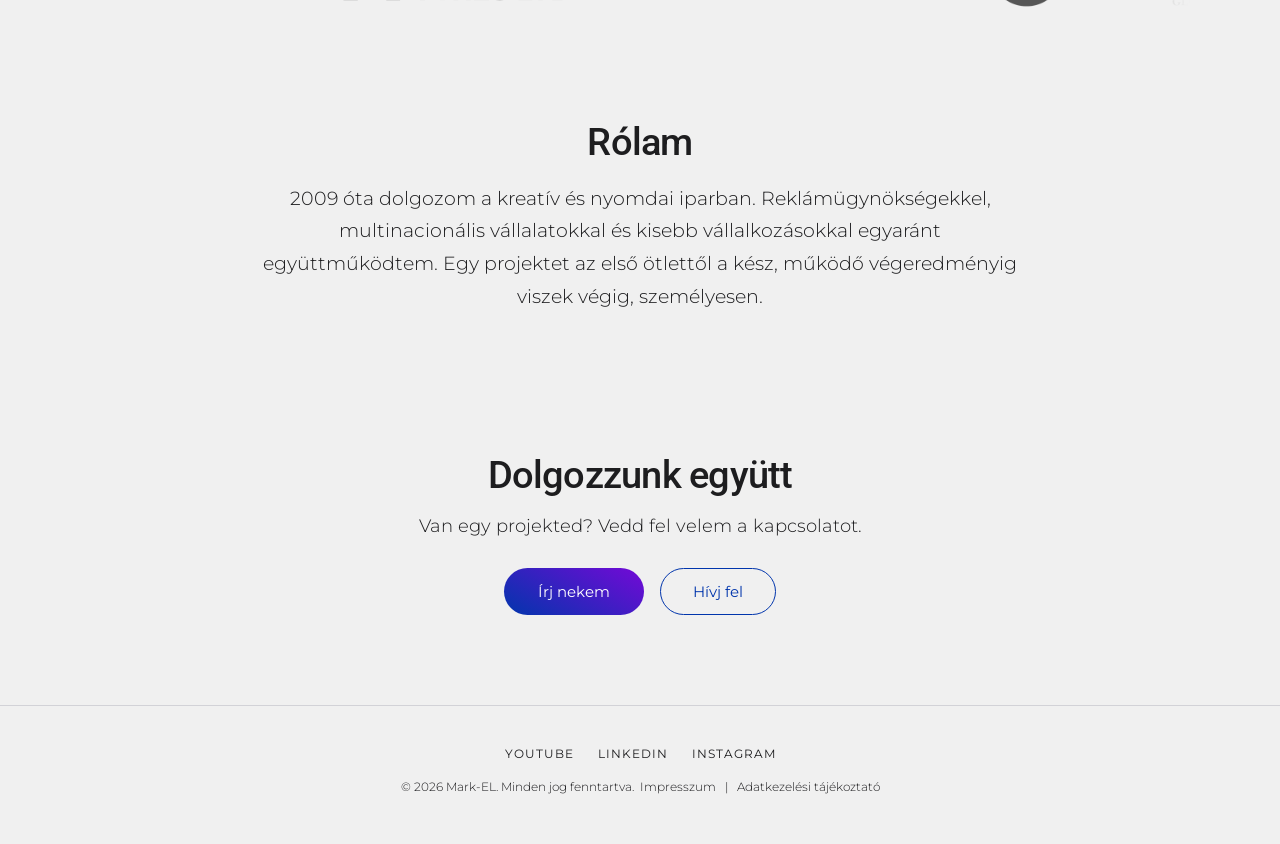
==== commit 4d33ec1c: "Add files via upload" ====
--- a/index.html
+++ b/index.html
@@ -4,9 +4,9 @@
     <meta charset="UTF-8">
     <meta name="viewport" content="width=device-width, initial-scale=1.0">
     <script>document.documentElement.classList.add('js');</script>
-    <title>Mark-EL | Tervezéstől a kivitelezésig</title>
-    <meta name="description" content="Grafikus 18 év tapasztalattal. Tervezéstől a kivitelezésig – közvetlenül veled, ügynökség nélkül.">
-    <meta property="og:title" content="Mark-EL | Tervezéstől a kivitelezésig">
+    <title>Mark-EL | Az ötlettől a kész, működő végeredményig</title>
+    <meta name="description" content="Lehoczki Márk grafikus, tartalomkészítő és folyamatoptimalizáló. 2009 óta tervezek, építek és optimalizálok. Grafika, tartalom, web és koordináció egy kézből.">
+    <meta property="og:title" content="Mark-EL | Az ötlettől a kész, működő végeredményig">
     <meta property="og:type" content="website">
 
     <!-- Google Analytics placeholder -->
@@ -63,32 +63,46 @@
             <h2 class="section-title">Szolgáltatásaim</h2>
         </div>
         <div class="feature-grid">
-            <a href="tartalomgyartas.html" class="feature-tile">
+            <a href="szolgaltatasok.html#szolg-tartalom" class="feature-tile">
                 <div class="ft-img" style="background-image:url('assets/work/tartalomgyartas.webp')"></div>
                 <div class="ft-overlay">
                     <h3>Tartalomgyártás</h3>
                     <p class="ft-sub">Videós vizuálok, YouTube thumbnail, social média kreatívok.</p>
                 </div>
             </a>
-            <a href="szolgaltatasok.html" class="feature-tile">
+            <a href="szolgaltatasok.html#szolg-grafikai" class="feature-tile">
                 <div class="ft-img" style="background-image:url('assets/work/grafikai-tervezes.webp')"></div>
                 <div class="ft-overlay">
                     <h3>Grafikai tervezés</h3>
                     <p class="ft-sub">Arculatok, kiadványok, csomagolások, marketinganyagok.</p>
                 </div>
             </a>
-            <a href="szolgaltatasok.html" class="feature-tile">
+            <a href="szolgaltatasok.html#szolg-web" class="feature-tile">
+                <div class="ft-img" style="background-image:url('assets/work/rendszerepites.webp')"></div>
+                <div class="ft-overlay">
+                    <h3>Webdesign & UI/UX</h3>
+                    <p class="ft-sub">Weboldal tervezés, WordPress fejlesztés, reszponzív kialakítás.</p>
+                </div>
+            </a>
+            <a href="szolgaltatasok.html#szolg-foto" class="feature-tile">
+                <div class="ft-img" style="background-image:url('assets/work/grafikai-tervezes.webp')"></div>
+                <div class="ft-overlay">
+                    <h3>Fotó- és videószerkesztés</h3>
+                    <p class="ft-sub">Képretusálás, termékfotó feldolgozás, videóvágás.</p>
+                </div>
+            </a>
+            <a href="szolgaltatasok.html#szolg-nyomdai" class="feature-tile">
+                <div class="ft-img" style="background-image:url('assets/work/nyomdai-kivitelezes.webp')"></div>
+                <div class="ft-overlay">
+                    <h3>Nyomdai kivitelezés</h3>
+                    <p class="ft-sub">Gyártás-előkészítés, nyomdai koordináció, nagyformátum.</p>
+                </div>
+            </a>
+            <a href="szolgaltatasok.html#szolg-pm" class="feature-tile">
                 <div class="ft-img" style="background-image:url('assets/work/rendszerepites.webp')"></div>
                 <div class="ft-overlay">
                     <h3>Projektmenedzsment</h3>
                     <p class="ft-sub">Munkafolyamatok, AI-alapú automatizáció, projektkövetés.</p>
-                </div>
-            </a>
-            <a href="szolgaltatasok.html" class="feature-tile">
-                <div class="ft-img" style="background-image:url('assets/work/nyomdai-kivitelezes.webp')"></div>
-                <div class="ft-overlay">
-                    <h3>Nyomdai kivitelezés</h3>
-                    <p class="ft-sub">Gyártás-előkészítés, nyomdai koordináció, nagyformátum.</p>
                 </div>
             </a>
         </div>
@@ -119,7 +133,7 @@
     <section id="about" class="container">
         <div class="about-content">
             <h2 class="section-title">Rólam</h2>
-            <p>18 éve dolgozom a kreatív és nyomdai iparban. Reklámügynökségekkel, multinacionális vállalatokkal és kisebb vállalkozásokkal egyaránt együttműködtem. A tervezéstől a kivitelezésig minden projektet közvetlenül, személyes kapcsolattartással viszek végig.</p>
+            <p>2009 óta dolgozom a kreatív és nyomdai iparban. Reklámügynökségekkel, multinacionális vállalatokkal és kisebb vállalkozásokkal egyaránt együttműködtem. Egy projektet az első ötlettől a kész, működő végeredményig viszek végig, személyesen.</p>
         </div>
     </section>
 
--- a/style.css
+++ b/style.css
@@ -482,7 +482,7 @@
     .hero-content { flex: 0 0 auto; justify-content: flex-start; text-align: center; }
     .hero-title { font-size: 1.9rem; }
     .hero-lead { margin-left: auto; margin-right: auto; }
-    .feature-grid { grid-template-columns: 1fr; }
+    .feature-grid { grid-template-columns: repeat(2, 1fr); }
     .feature-tile { aspect-ratio: 4/3; }
     .ft-overlay { opacity: 1; background: rgba(0,0,0,0.45); }
     .ft-img { filter: brightness(0.7); }
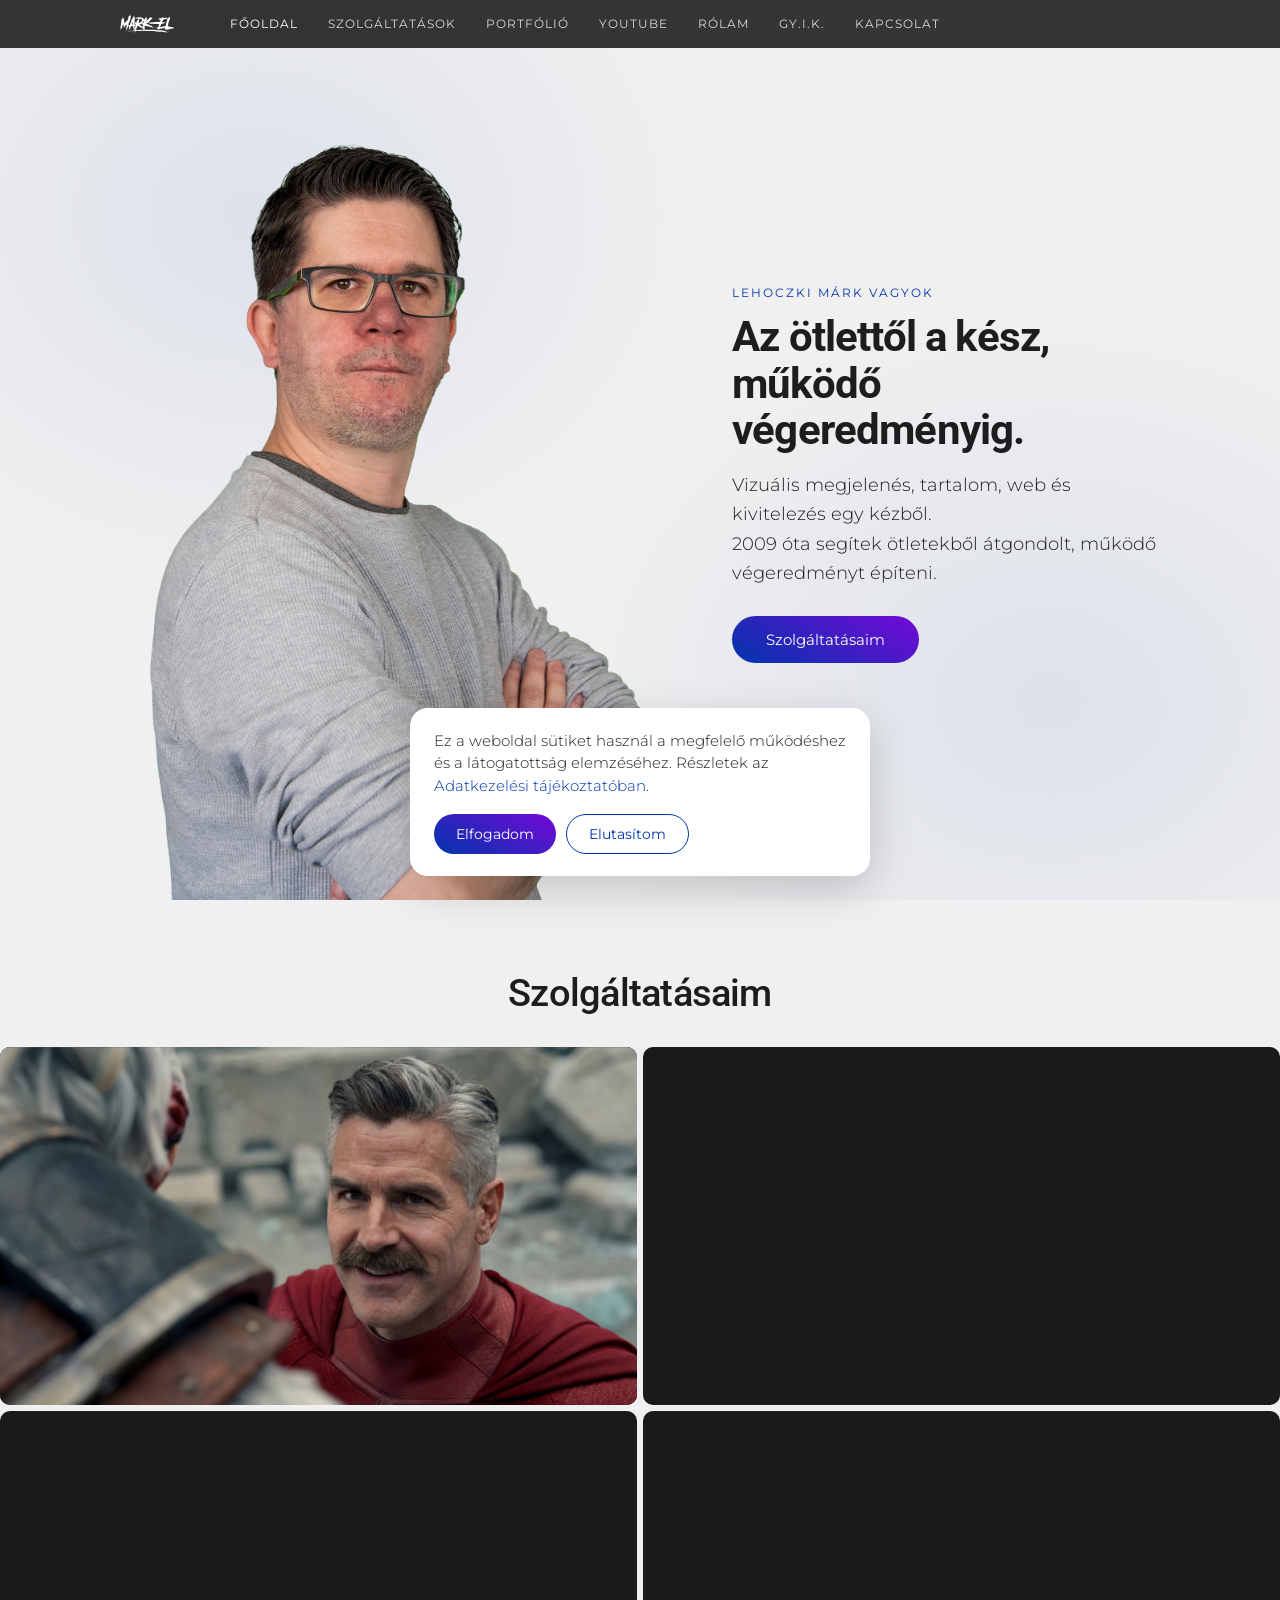
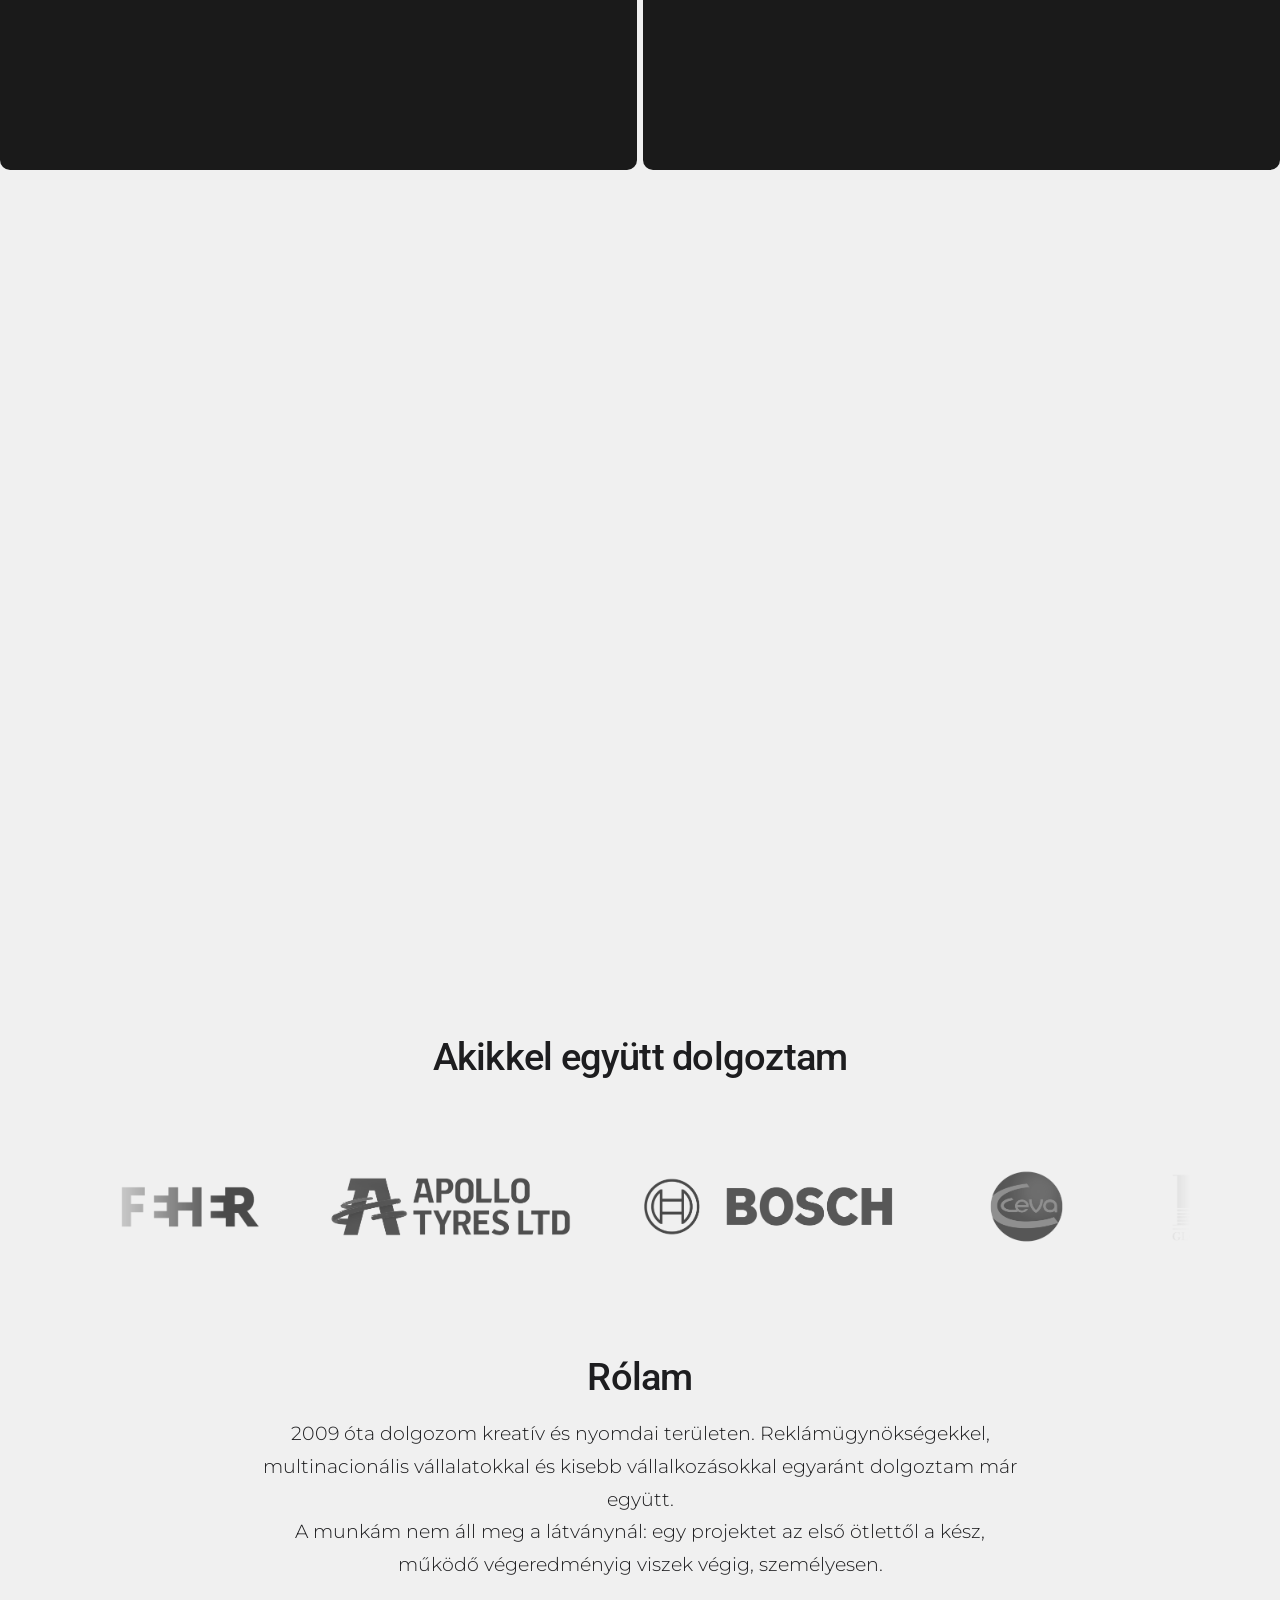
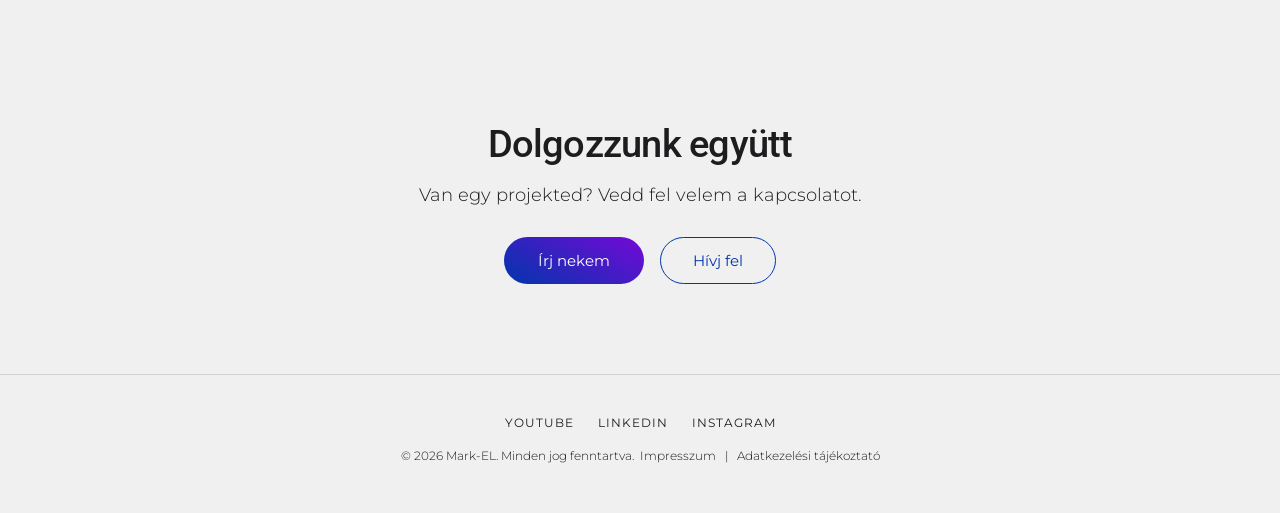
==== commit 8395cf20: "Add files via upload" ====
--- a/index.html
+++ b/index.html
@@ -51,7 +51,7 @@
             <div class="hero-content">
                 <span class="yt-kicker">Lehoczki Márk vagyok</span>
                 <h1 class="hero-title">Az ötlettől a kész, működő végeredményig.</h1>
-                <p class="hero-lead">Grafika, tartalom, folyamat és web egy kézből.<br>2009 óta tervezek, építek és optimalizálok.</p>
+                <p class="hero-lead">Vizuális megjelenés, tartalom, web és kivitelezés egy kézből.<br>2009 óta segítek ötletekből átgondolt, működő végeredményt építeni.</p>
                 <a href="#features" class="cta-button" id="hero-cta">Szolgáltatásaim</a>
             </div>
         </div>
@@ -67,42 +67,28 @@
                 <div class="ft-img" style="background-image:url('assets/work/tartalomgyartas.webp')"></div>
                 <div class="ft-overlay">
                     <h3>Tartalomgyártás</h3>
-                    <p class="ft-sub">Videós vizuálok, YouTube thumbnail, social média kreatívok.</p>
+                    <p class="ft-sub">Tartalmak, amelyek figyelmet szereznek és megtartják a nézőt.</p>
                 </div>
             </a>
             <a href="szolgaltatasok.html#szolg-grafikai" class="feature-tile">
                 <div class="ft-img" style="background-image:url('assets/work/grafikai-tervezes.webp')"></div>
                 <div class="ft-overlay">
-                    <h3>Grafikai tervezés</h3>
-                    <p class="ft-sub">Arculatok, kiadványok, csomagolások, marketinganyagok.</p>
+                    <h3>Brand & Visual Design</h3>
+                    <p class="ft-sub">Egységes vizuális megjelenés online és nyomtatásban.</p>
                 </div>
             </a>
             <a href="szolgaltatasok.html#szolg-web" class="feature-tile">
                 <div class="ft-img" style="background-image:url('assets/work/rendszerepites.webp')"></div>
                 <div class="ft-overlay">
                     <h3>Webdesign & UI/UX</h3>
-                    <p class="ft-sub">Weboldal tervezés, WordPress fejlesztés, reszponzív kialakítás.</p>
-                </div>
-            </a>
-            <a href="szolgaltatasok.html#szolg-foto" class="feature-tile">
-                <div class="ft-img" style="background-image:url('assets/work/grafikai-tervezes.webp')"></div>
-                <div class="ft-overlay">
-                    <h3>Fotó- és videószerkesztés</h3>
-                    <p class="ft-sub">Képretusálás, termékfotó feldolgozás, videóvágás.</p>
-                </div>
-            </a>
-            <a href="szolgaltatasok.html#szolg-nyomdai" class="feature-tile">
-                <div class="ft-img" style="background-image:url('assets/work/nyomdai-kivitelezes.webp')"></div>
-                <div class="ft-overlay">
-                    <h3>Nyomdai kivitelezés</h3>
-                    <p class="ft-sub">Gyártás-előkészítés, nyomdai koordináció, nagyformátum.</p>
+                    <p class="ft-sub">Letisztult weboldalak, ahol a látvány és a működés együtt dolgozik.</p>
                 </div>
             </a>
             <a href="szolgaltatasok.html#szolg-pm" class="feature-tile">
-                <div class="ft-img" style="background-image:url('assets/work/rendszerepites.webp')"></div>
+                <div class="ft-img" style="background-image:url('assets/work/nyomdai-kivitelezes.webp')"></div>
                 <div class="ft-overlay">
-                    <h3>Projektmenedzsment</h3>
-                    <p class="ft-sub">Munkafolyamatok, AI-alapú automatizáció, projektkövetés.</p>
+                    <h3>Koncepció & Kivitelezés</h3>
+                    <p class="ft-sub">Átgondolt folyamatok, gyorsabb gyártás, pontosabb végeredmény.</p>
                 </div>
             </a>
         </div>
@@ -133,7 +119,8 @@
     <section id="about" class="container">
         <div class="about-content">
             <h2 class="section-title">Rólam</h2>
-            <p>2009 óta dolgozom a kreatív és nyomdai iparban. Reklámügynökségekkel, multinacionális vállalatokkal és kisebb vállalkozásokkal egyaránt együttműködtem. Egy projektet az első ötlettől a kész, működő végeredményig viszek végig, személyesen.</p>
+            <p>2009 óta dolgozom kreatív és nyomdai területen. Reklámügynökségekkel, multinacionális vállalatokkal és kisebb vállalkozásokkal egyaránt dolgoztam már együtt.</p>
+            <p>A munkám nem áll meg a látványnál: egy projektet az első ötlettől a kész, működő végeredményig viszek végig, személyesen.</p>
         </div>
     </section>
 
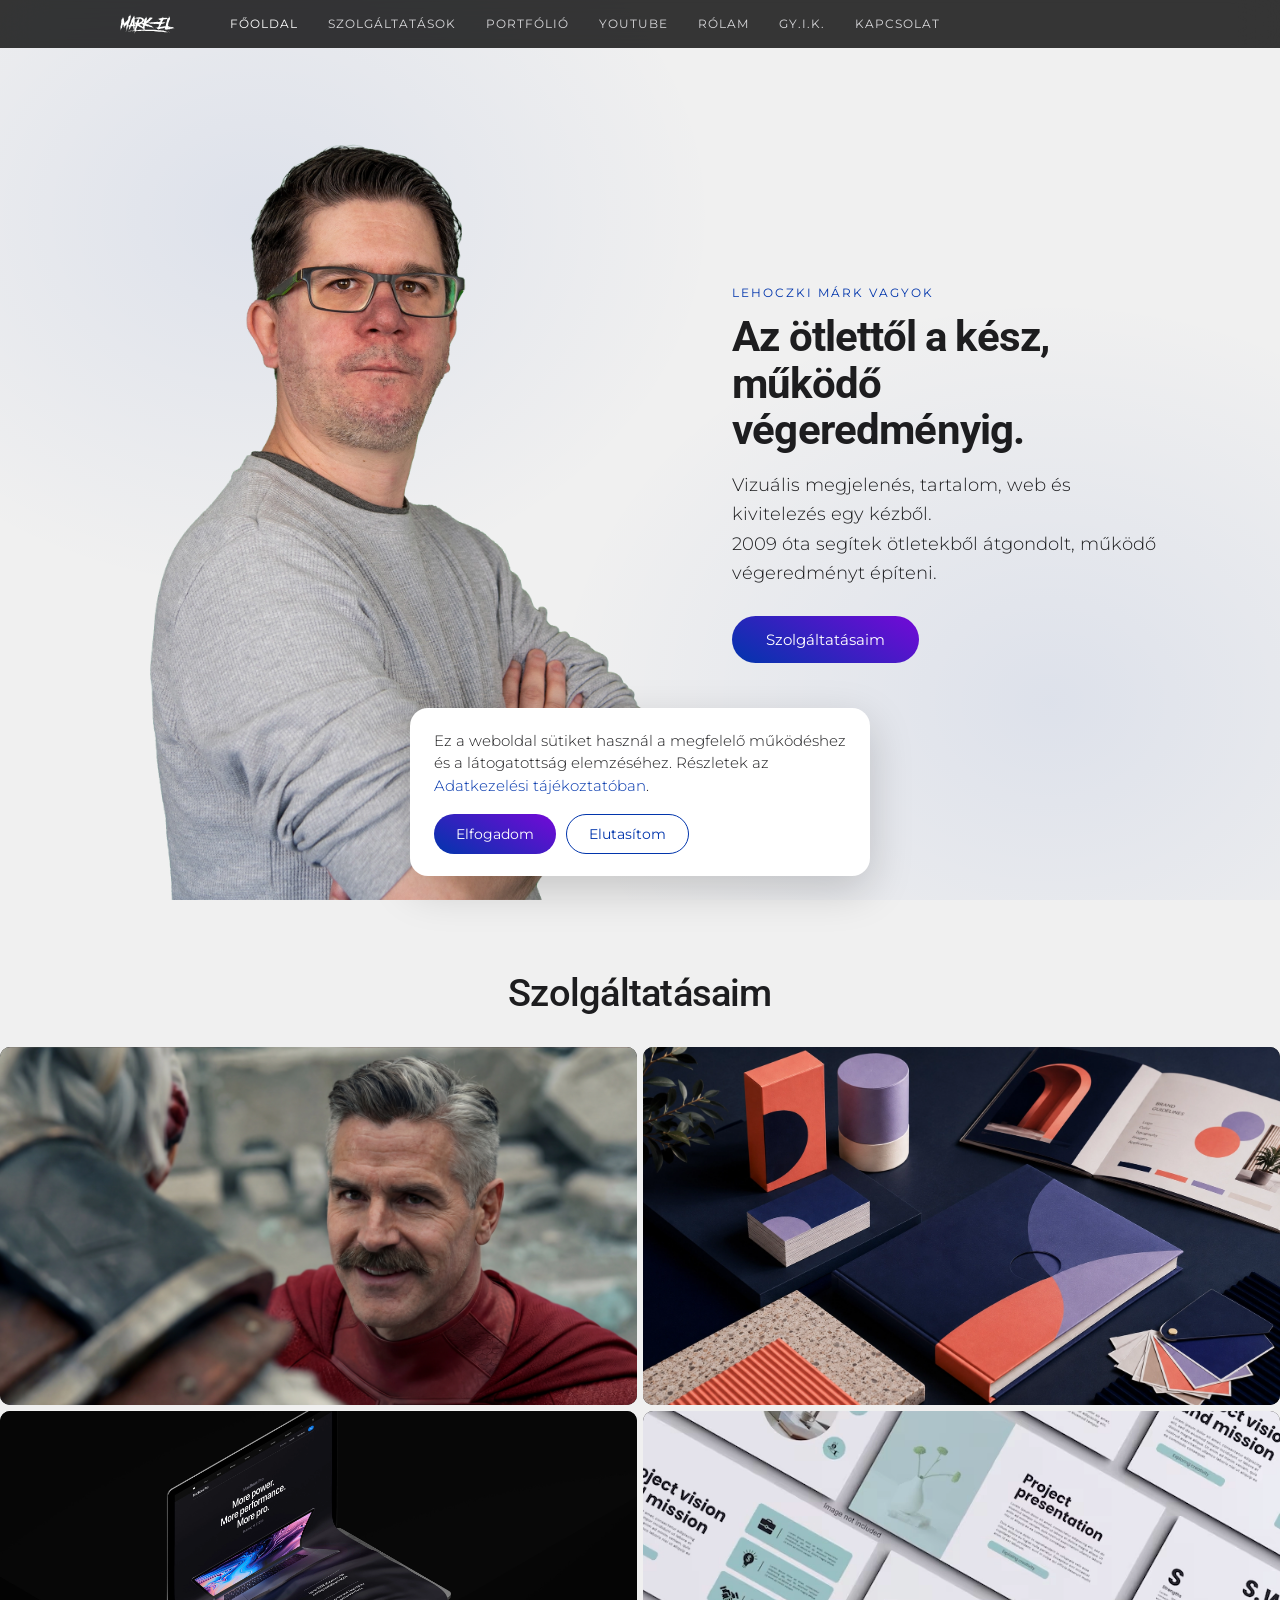
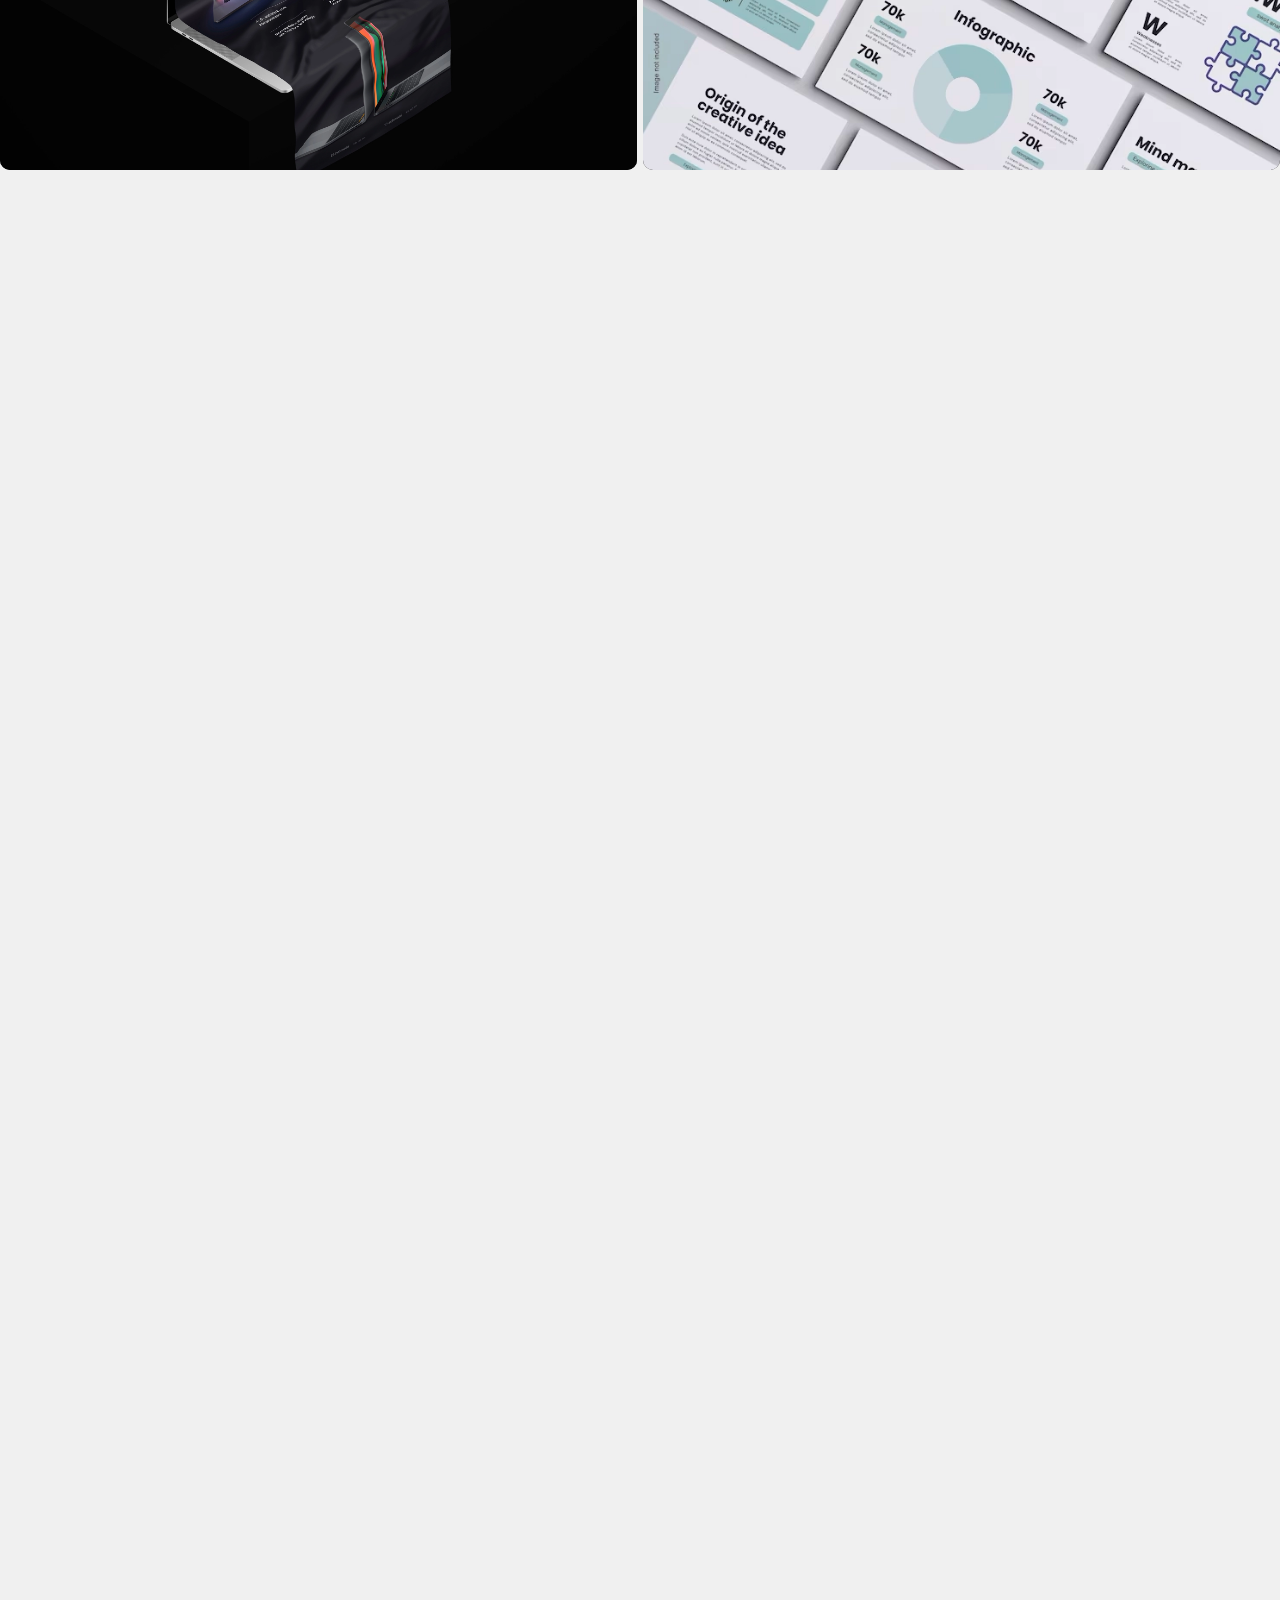
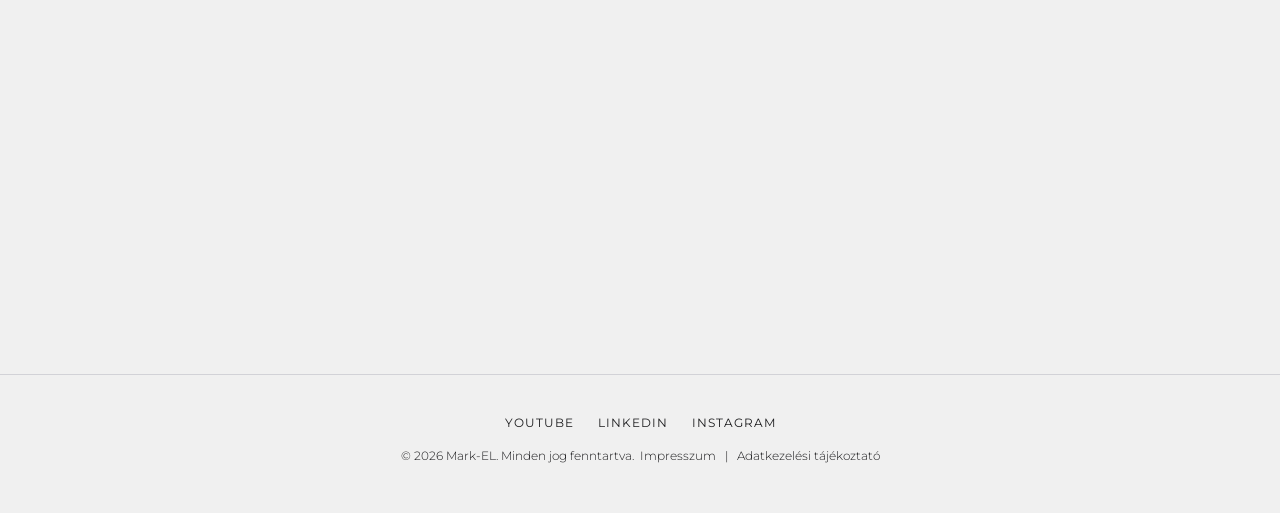
==== commit 490f2118: "Add files via upload" ====
--- a/index.html
+++ b/index.html
@@ -71,21 +71,21 @@
                 </div>
             </a>
             <a href="szolgaltatasok.html#szolg-grafikai" class="feature-tile">
-                <div class="ft-img" style="background-image:url('assets/work/grafikai-tervezes.webp')"></div>
+                <div class="ft-img" style="background-image:url('assets/work/brand&visualdesign.webp')"></div>
                 <div class="ft-overlay">
                     <h3>Brand & Visual Design</h3>
                     <p class="ft-sub">Egységes vizuális megjelenés online és nyomtatásban.</p>
                 </div>
             </a>
             <a href="szolgaltatasok.html#szolg-web" class="feature-tile">
-                <div class="ft-img" style="background-image:url('assets/work/rendszerepites.webp')"></div>
+                <div class="ft-img" style="background-image:url('assets/work/webdesign&uix.webp')"></div>
                 <div class="ft-overlay">
                     <h3>Webdesign & UI/UX</h3>
                     <p class="ft-sub">Letisztult weboldalak, ahol a látvány és a működés együtt dolgozik.</p>
                 </div>
             </a>
             <a href="szolgaltatasok.html#szolg-pm" class="feature-tile">
-                <div class="ft-img" style="background-image:url('assets/work/nyomdai-kivitelezes.webp')"></div>
+                <div class="ft-img" style="background-image:url('assets/work/koncepcio-es-kivitelezes.webp')"></div>
                 <div class="ft-overlay">
                     <h3>Koncepció & Kivitelezés</h3>
                     <p class="ft-sub">Átgondolt folyamatok, gyorsabb gyártás, pontosabb végeredmény.</p>
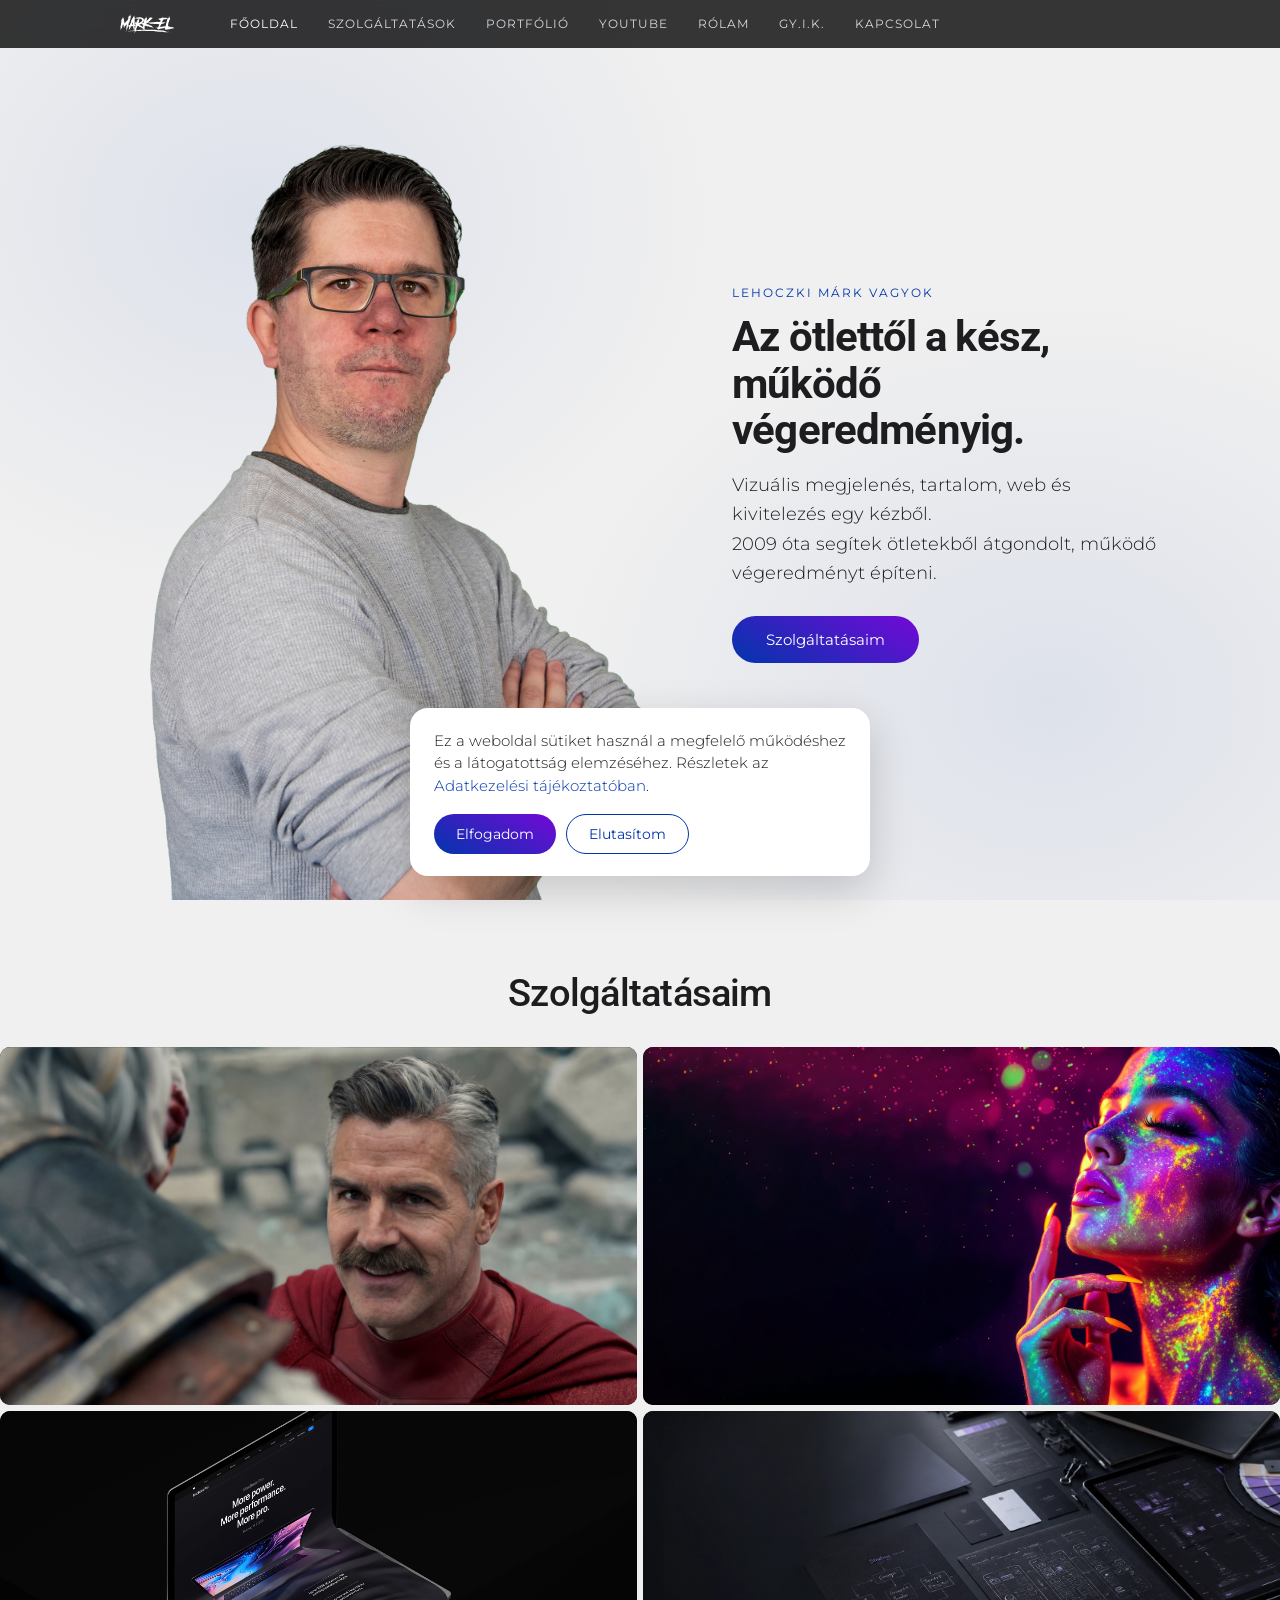
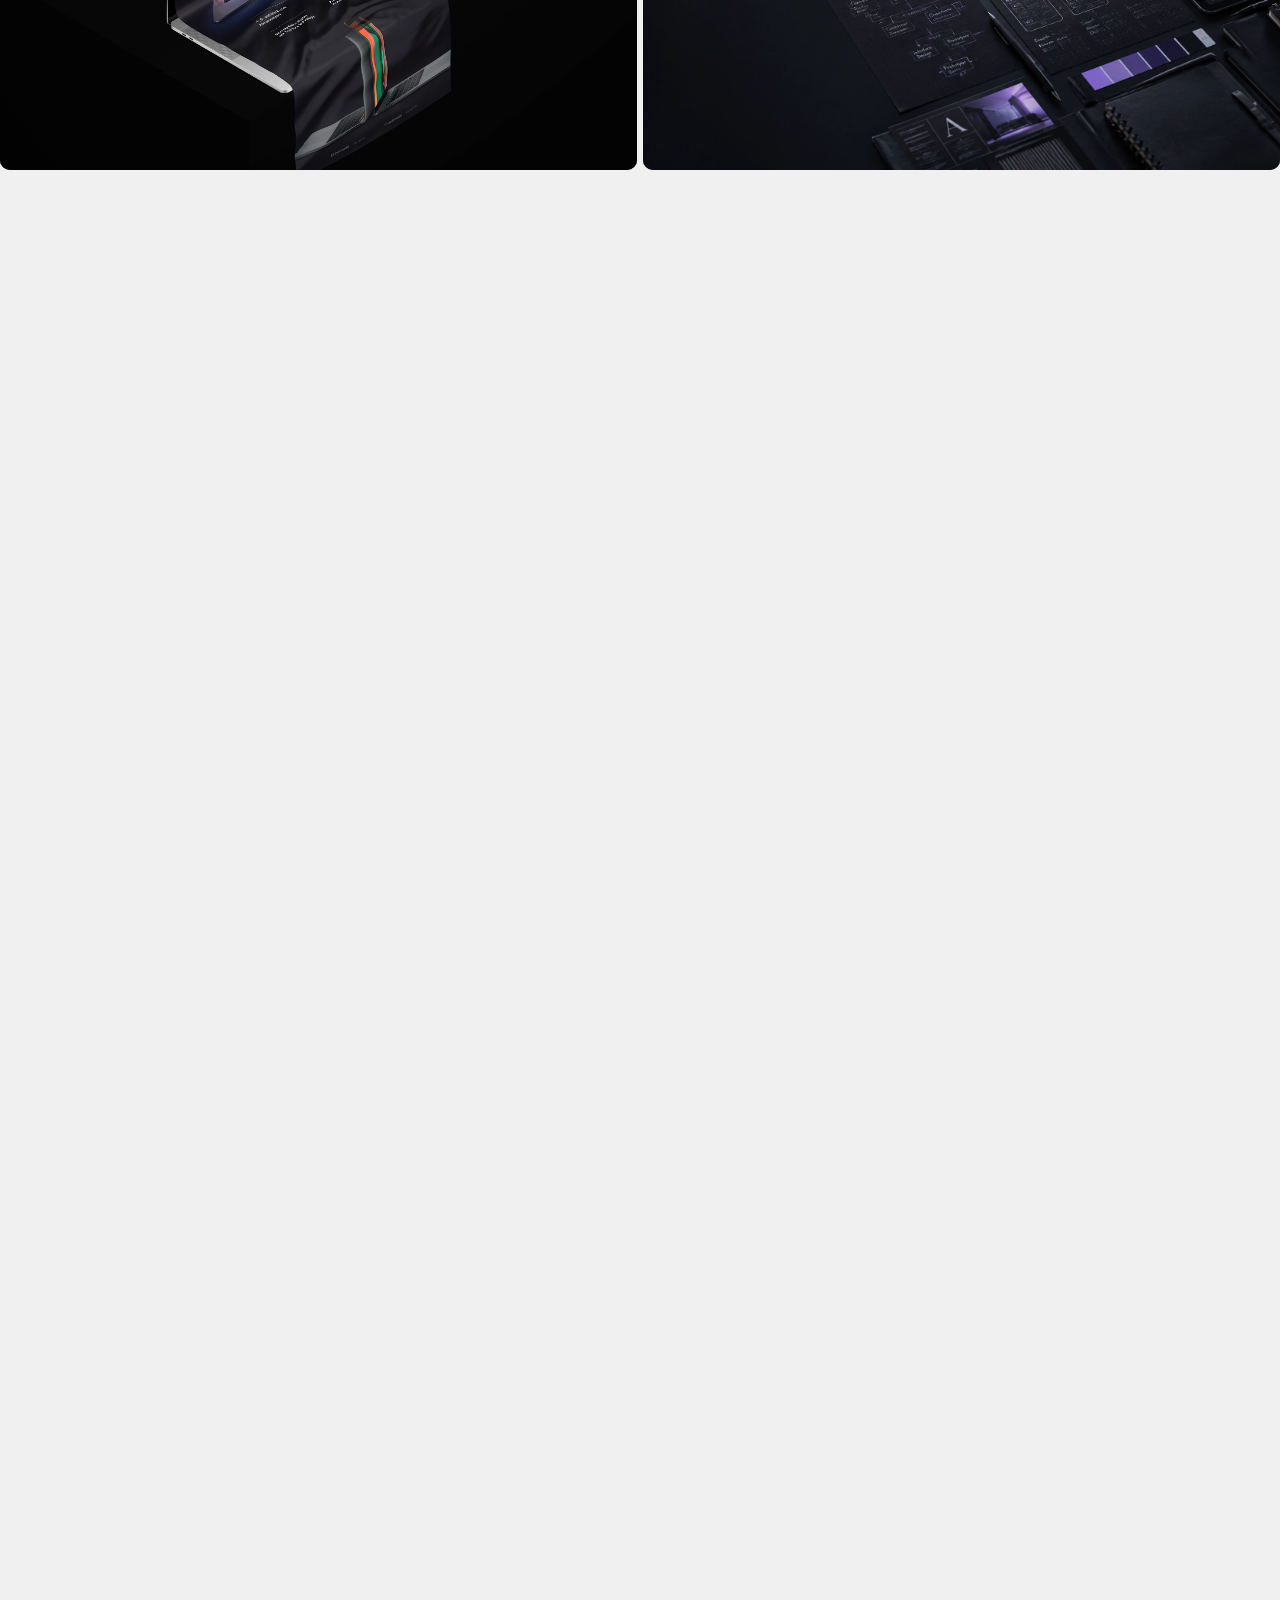
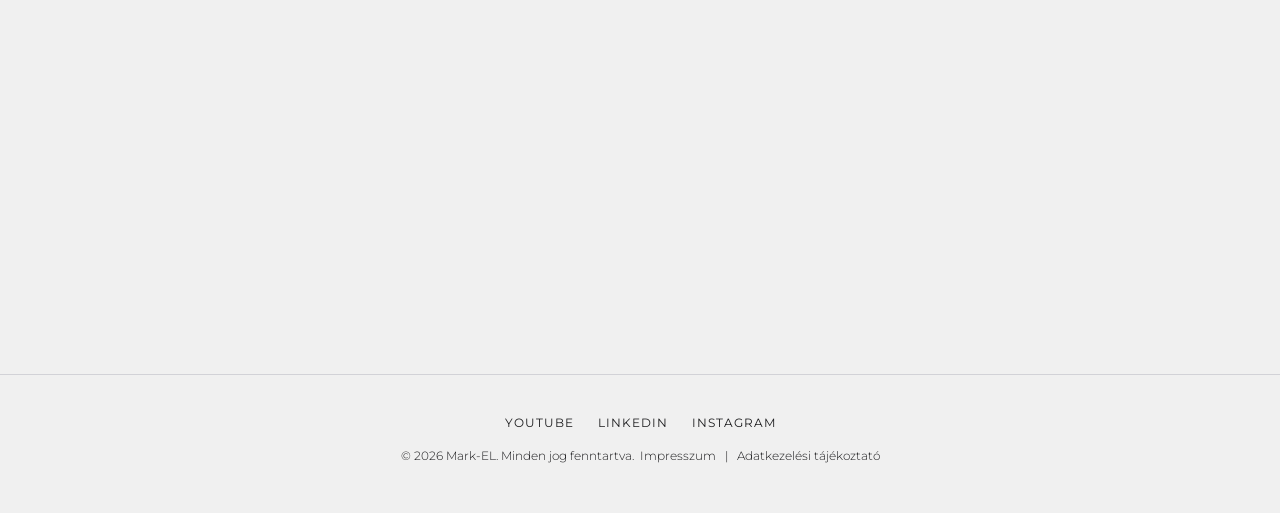
==== commit 4c162337: "update" ====
--- a/index.html
+++ b/index.html
@@ -63,28 +63,28 @@
             <h2 class="section-title">Szolgáltatásaim</h2>
         </div>
         <div class="feature-grid">
-            <a href="szolgaltatasok.html#szolg-tartalom" class="feature-tile">
+            <a href="tartalomgyartas.html" class="feature-tile">
                 <div class="ft-img" style="background-image:url('assets/work/tartalomgyartas.webp')"></div>
                 <div class="ft-overlay">
                     <h3>Tartalomgyártás</h3>
                     <p class="ft-sub">Tartalmak, amelyek figyelmet szereznek és megtartják a nézőt.</p>
                 </div>
             </a>
-            <a href="szolgaltatasok.html#szolg-grafikai" class="feature-tile">
+            <a href="brand-visual-design.html" class="feature-tile">
                 <div class="ft-img" style="background-image:url('assets/work/brand&visualdesign.webp')"></div>
                 <div class="ft-overlay">
                     <h3>Brand & Visual Design</h3>
                     <p class="ft-sub">Egységes vizuális megjelenés online és nyomtatásban.</p>
                 </div>
             </a>
-            <a href="szolgaltatasok.html#szolg-web" class="feature-tile">
+            <a href="webdesign-uiux.html" class="feature-tile">
                 <div class="ft-img" style="background-image:url('assets/work/webdesign&uix.webp')"></div>
                 <div class="ft-overlay">
                     <h3>Webdesign & UI/UX</h3>
                     <p class="ft-sub">Letisztult weboldalak, ahol a látvány és a működés együtt dolgozik.</p>
                 </div>
             </a>
-            <a href="szolgaltatasok.html#szolg-pm" class="feature-tile">
+            <a href="koncepcio-kivitelezes.html" class="feature-tile">
                 <div class="ft-img" style="background-image:url('assets/work/koncepcio-es-kivitelezes.webp')"></div>
                 <div class="ft-overlay">
                     <h3>Koncepció & Kivitelezés</h3>
@@ -119,7 +119,7 @@
     <section id="about" class="container">
         <div class="about-content">
             <h2 class="section-title">Rólam</h2>
-            <p>2009 óta dolgozom kreatív és nyomdai területen. Reklámügynökségekkel, multinacionális vállalatokkal és kisebb vállalkozásokkal egyaránt dolgoztam már együtt.</p>
+            <p>2009 óta dolgozom kreatív és nyomdai területen. <br />Reklámügynökségekkel, multinacionális vállalatokkal és kisebb vállalkozásokkal egyaránt dolgoztam már együtt.</p>
             <p>A munkám nem áll meg a látványnál: egy projektet az első ötlettől a kész, működő végeredményig viszek végig, személyesen.</p>
         </div>
     </section>
--- a/style.css
+++ b/style.css
@@ -478,12 +478,15 @@
     .hero { min-height: auto; padding-bottom: 40px; }
     .hero-inner { flex-direction: column; text-align: center; gap: 16px; align-items: center; }
     .hero-photo { flex: none; }
-    .hero-photo img { max-height: 52vh; }
+    .hero-photo img { max-height: 38vh; }
     .hero-content { flex: 0 0 auto; justify-content: flex-start; text-align: center; }
+    .hero-content .cta-button { align-self: center; }
     .hero-title { font-size: 1.9rem; }
     .hero-lead { margin-left: auto; margin-right: auto; }
-    .feature-grid { grid-template-columns: repeat(2, 1fr); }
-    .feature-tile { aspect-ratio: 4/3; }
+    .feature-grid { grid-template-columns: 1fr; gap: 0; }
+    .feature-tile { aspect-ratio: 16/9; border-radius: 0; }
+    #features .feature-tile:first-child { border-radius: 10px 10px 0 0; }
+    #features .feature-tile:last-child { border-radius: 0 0 10px 10px; }
     .ft-overlay { opacity: 1; background: rgba(0,0,0,0.45); }
     .ft-img { filter: brightness(0.7); }
     /* Portfólió csempék mobilon: alapból éles kép, koppintásra jön a felirat */
@@ -524,11 +527,12 @@
 .legal-page strong { font-weight: 500; }
 
 /* ── GY.I.K. (accordion) ── */
-.faq-page { max-width: 820px; margin: 0 auto; padding-left: 25px; padding-right: 25px; text-align: left; }
+.faq-page { max-width: 1040px; margin: 0 auto; padding-left: 25px; padding-right: 25px; text-align: left; }
 .faq-page .yt-kicker { text-align: center; }
 .faq-page .section-title { text-align: center; }
 .faq-intro { text-align: center; color: var(--text-soft); opacity: 0.7; font-size: 1rem; margin: -4px 0 34px; }
-.faq-list { border-top: 1px solid var(--border); }
+.faq-list { display: grid; grid-template-columns: 1fr 1fr; gap: 0 48px; align-items: start; }
+.faq-col { border-top: 1px solid var(--border); }
 .faq-item { border-bottom: 1px solid var(--border); }
 .faq-q { width: 100%; background: none; border: none; cursor: pointer; font-family: var(--font-heading); font-weight: 500; font-size: 1.08rem; color: var(--text); text-align: left; padding: 20px 0; display: flex; align-items: center; justify-content: space-between; gap: 16px; }
 .faq-icon { position: relative; width: 13px; height: 13px; flex-shrink: 0; }
@@ -536,13 +540,20 @@
 .faq-icon::before { top: 5.5px; left: 0; width: 13px; height: 2px; }
 .faq-icon::after { left: 5.5px; top: 0; width: 2px; height: 13px; }
 .faq-item.open .faq-icon::after { transform: scaleY(0); }
-.faq-a { max-height: 0; overflow: hidden; transition: max-height 0.35s ease; }
-.faq-item.open .faq-a { max-height: 600px; }
-.faq-a p { margin: 0; padding: 0 0 22px; font-size: 1rem; line-height: 1.7; color: var(--text-soft); }
+.faq-a { display: grid; grid-template-rows: 0fr; opacity: 0; transition: grid-template-rows 0.4s cubic-bezier(0.4, 0, 0.2, 1), opacity 0.35s ease; }
+.faq-item.open .faq-a { grid-template-rows: 1fr; opacity: 1; }
+.faq-item.open .faq-q { color: var(--accent); }
+.faq-a p { overflow: hidden; min-height: 0; margin: 0; padding: 0 0 22px; font-size: 1rem; line-height: 1.7; color: var(--text-soft); }
+
+@media (max-width: 768px) {
+    .faq-list { grid-template-columns: 1fr; gap: 0; }
+    .faq-col + .faq-col { border-top: none; }
+}
 
 .js .reveal { opacity:0; transform:translateX(-60px); transition:opacity .6s ease, transform .6s ease; }
 .js .reveal.from-right { transform:translateX(60px); }
 .js .reveal.visible { opacity:1; transform:none; }
+.js .reveal.from-right.visible { transform:none; }
 .js .reveal-up { opacity:0; transform:translateY(40px); transition:opacity .6s ease, transform .6s ease; }
 .js .reveal-up.visible { opacity:1; transform:none; }
 
@@ -733,3 +744,561 @@
 
 /* ── YOUTUBE: együttműködés CTA ── */
 .yt-partner p { max-width: 600px; margin: 0 auto 28px; font-size: 1.1rem; font-weight: 300; color: var(--text-soft); line-height: 1.7; }
+
+
+
+/* ── SZOLGÁLTATÁS ALOLDALAK ── */
+
+/* Hero */
+.ap-hero {
+    padding: 140px 25px 70px;
+    text-align: center;
+    max-width: 900px;
+    margin: 0 auto;
+}
+.ap-hero .yt-kicker { margin-bottom: 20px; }
+.ap-hero h1 {
+    font-family: var(--font-heading);
+    font-size: 3.2rem;
+    font-weight: 700;
+    line-height: 1.1;
+    letter-spacing: -0.03em;
+    color: var(--text);
+    margin: 0 0 24px;
+}
+.ap-hero .ap-lead, .svc-intro .ap-lead {
+    font-size: 1.1rem;
+    font-weight: 300;
+    line-height: 1.7;
+    color: var(--text-soft);
+    max-width: 580px;
+    margin: 0 auto;
+    opacity: 0.75;
+}
+
+/* Vizuális blokk-fal */
+.ap-wall {
+    display: grid;
+    grid-template-columns: 1fr 1fr;
+    grid-template-rows: auto;
+    gap: 8px;
+    padding: 0 8px 8px;
+}
+
+/* Generikus blokk alap */
+.ap-block {
+    border-radius: 20px;
+    overflow: hidden;
+    position: relative;
+    display: flex;
+    flex-direction: column;
+    min-height: 400px;
+    scroll-margin-top: 90px;
+}
+.ap-block--wide  { grid-column: 1 / -1; min-height: 480px; }
+.ap-block--tall  { min-height: 520px; }
+
+/* Színváltozatok */
+.ap-block--dark {
+    background: #1a1a1a;
+    color: #fff;
+}
+.ap-block--light {
+    background: #fff;
+    color: var(--text);
+}
+.ap-block--mid {
+    background: #e8e8ed;
+    color: var(--text);
+}
+.ap-block--accent {
+    background: linear-gradient(135deg, var(--accent), var(--accent-end));
+    color: #fff;
+}
+
+/* Szöveg a blokkban */
+.ap-block-text {
+    padding: 36px 38px 28px;
+    position: relative;
+    z-index: 2;
+}
+.ap-block-label {
+    display: block;
+    font-size: 0.72rem;
+    text-transform: uppercase;
+    letter-spacing: 2.5px;
+    font-weight: 500;
+    margin-bottom: 12px;
+    opacity: 0.55;
+}
+.ap-block--dark  .ap-block-label { color: #fff; }
+.ap-block--light .ap-block-label { color: var(--text); }
+.ap-block--mid   .ap-block-label { color: var(--text); }
+.ap-block--accent .ap-block-label { color: #fff; }
+
+.ap-block-text h2 {
+    font-family: var(--font-heading);
+    font-size: 2rem;
+    font-weight: 700;
+    line-height: 1.15;
+    letter-spacing: -0.025em;
+    margin: 0 0 14px;
+}
+.ap-block--wide .ap-block-text h2 { font-size: 2.6rem; }
+.ap-block--dark  .ap-block-text h2 { color: #fff; }
+.ap-block--light .ap-block-text h2 { color: var(--text); }
+.ap-block--mid   .ap-block-text h2 { color: var(--text); }
+.ap-block--accent .ap-block-text h2 { color: #fff; }
+
+.ap-block-text p {
+    font-size: 0.95rem;
+    font-weight: 300;
+    line-height: 1.65;
+    margin: 0;
+    max-width: 400px;
+    opacity: 0.8;
+    text-align: left;
+}
+.ap-block--dark  .ap-block-text p { color: #fff; }
+.ap-block--accent .ap-block-text p { color: rgba(255,255,255,0.85); }
+
+/* Képterület a blokkban */
+.ap-block-img {
+    flex: 1;
+    display: flex;
+    align-items: center;
+    justify-content: center;
+    font-size: 0.75rem;
+    letter-spacing: 0.08em;
+    text-transform: uppercase;
+    opacity: 0.3;
+    padding: 20px;
+    min-height: 180px;
+    background-size: cover;
+    background-position: center;
+    background-repeat: no-repeat;
+}
+.ap-block-img[style*="background-image"] {
+    opacity: 1;
+    padding: 0;
+    font-size: 0;
+}
+.ap-block--dark .ap-block-img { color: #fff; }
+.ap-block--light .ap-block-img { color: var(--text); }
+.ap-block--mid .ap-block-img { color: var(--text); }
+.ap-block--accent .ap-block-img { color: #fff; }
+
+/* Nagy statement sor */
+.ap-statement {
+    padding: 90px 25px;
+    text-align: center;
+    max-width: 820px;
+    margin: 0 auto;
+}
+.ap-statement h2 {
+    font-family: var(--font-heading);
+    font-size: 2.8rem;
+    font-weight: 700;
+    line-height: 1.12;
+    letter-spacing: -0.025em;
+    color: var(--text);
+    margin: 0;
+}
+
+/* Chipek / lista szekció */
+.ap-list-section {
+    max-width: 860px;
+    margin: 0 auto;
+    padding: 0 25px 90px;
+}
+.ap-list-section h3 {
+    font-family: var(--font-heading);
+    font-size: 1.1rem;
+    font-weight: 700;
+    color: var(--text);
+    margin: 0 0 20px;
+    letter-spacing: -0.01em;
+    opacity: 0.5;
+    text-transform: uppercase;
+    font-size: 0.75rem;
+    letter-spacing: 2px;
+}
+.ap-chips {
+    display: flex;
+    flex-wrap: wrap;
+    gap: 8px;
+}
+.ap-chips span {
+    display: inline-block;
+    padding: 8px 18px;
+    border-radius: 980px;
+    border: 1px solid var(--border);
+    font-size: 0.9rem;
+    font-weight: 400;
+    color: var(--text-soft);
+    background: #fff;
+    line-height: 1.4;
+}
+
+/* CTA záró */
+.ap-cta {
+    text-align: center;
+    padding: 90px 25px 110px;
+    max-width: 620px;
+    margin: 0 auto;
+    border-top: 1px solid var(--border);
+}
+.ap-cta h2 {
+    font-family: var(--font-heading);
+    font-size: 2.2rem;
+    font-weight: 700;
+    line-height: 1.18;
+    letter-spacing: -0.02em;
+    color: var(--text);
+    margin: 0 0 16px;
+}
+.ap-cta p {
+    font-size: 1rem;
+    font-weight: 300;
+    color: var(--text-soft);
+    line-height: 1.7;
+    margin: 0 0 32px;
+    opacity: 0.75;
+}
+.ap-cta .contact-actions { justify-content: center; }
+
+/* Színes / sötét statement banner (aloldalakon, pl. Brand & Visual Design) */
+.ap-banner {
+    margin: 0 8px 90px;
+    padding: 80px 30px;
+    border-radius: 24px;
+    text-align: center;
+    background: linear-gradient(135deg, var(--accent), var(--accent-end));
+}
+.ap-banner h2 {
+    font-family: var(--font-heading);
+    font-size: 2.4rem;
+    font-weight: 700;
+    line-height: 1.18;
+    letter-spacing: -0.025em;
+    color: #fff;
+    margin: 0 0 18px;
+}
+.ap-banner p {
+    font-size: 1rem;
+    font-weight: 300;
+    line-height: 1.7;
+    color: rgba(255,255,255,0.85);
+    max-width: 560px;
+    margin: 0 auto;
+}
+
+/* Hogyan dolgozom / folyamat blokk */
+.ap-process {
+    max-width: 1100px;
+    margin: 0 auto;
+    padding: 0 25px 90px;
+}
+.ap-process h3 {
+    font-family: var(--font-heading);
+    font-weight: 700;
+    color: var(--text);
+    margin: 0 0 30px;
+    opacity: 0.5;
+    text-transform: uppercase;
+    font-size: 0.75rem;
+    letter-spacing: 2px;
+    text-align: center;
+}
+.ap-process-grid {
+    display: grid;
+    grid-template-columns: repeat(4, 1fr);
+    gap: 18px;
+}
+.ap-process-card {
+    background: var(--surface);
+    border-radius: 18px;
+    padding: 32px 26px;
+    box-shadow: 0 10px 30px rgba(0, 0, 0, 0.05);
+    text-align: left;
+}
+.ap-process-number {
+    display: block;
+    font-family: var(--font-heading);
+    font-size: 0.85rem;
+    font-weight: 700;
+    letter-spacing: 1.5px;
+    color: var(--accent);
+    margin-bottom: 18px;
+}
+.ap-process-card h4 {
+    font-family: var(--font-heading);
+    font-size: 1.1rem;
+    font-weight: 700;
+    line-height: 1.3;
+    letter-spacing: -0.01em;
+    color: var(--text);
+    margin: 0 0 10px;
+}
+.ap-process-card p {
+    font-size: 0.9rem;
+    font-weight: 300;
+    line-height: 1.6;
+    color: var(--text-soft);
+    opacity: 0.75;
+    margin: 0;
+}
+
+/* Mobil */
+@media (max-width: 768px) {
+    .ap-hero { padding: 100px 20px 50px; }
+    .ap-hero h1 { font-size: 2.1rem; }
+    .ap-wall { grid-template-columns: 1fr; padding: 0 12px 12px; gap: 6px; }
+    .ap-block { min-height: 300px; }
+    .ap-block--wide { grid-column: auto; min-height: 340px; }
+    .ap-block--tall { min-height: 340px; }
+    .ap-block-text { padding: 26px 24px 18px; }
+    .ap-block-text h2 { font-size: 1.5rem; }
+    .ap-block--wide .ap-block-text h2 { font-size: 1.65rem; }
+    .ap-block-text p { text-align: center; max-width: none; }
+    .ap-statement { padding: 60px 20px; }
+    .ap-statement h2 { font-size: 1.75rem; }
+    .ap-list-section { padding: 0 20px 60px; }
+    .ap-chips { flex-direction: column; align-items: center; }
+    .ap-cta { padding: 60px 20px 80px; }
+    .ap-cta h2 { font-size: 1.5rem; }
+    .ap-banner { margin: 0 12px 60px; padding: 50px 22px; border-radius: 20px; }
+    .ap-banner h2 { font-size: 1.6rem; }
+    .ap-process { padding: 0 20px 60px; }
+    .ap-process-grid { grid-template-columns: 1fr; }
+}
+
+/* ── SZOLGÁLTATÁSOK HUB OLDAL ── */
+.svc-intro { max-width: 720px; margin: 0 auto 44px; text-align: center; }
+.svc-subtitle {
+    font-family: var(--font-heading);
+    font-size: 1.3rem;
+    font-weight: 500;
+    color: var(--text);
+    letter-spacing: -0.01em;
+    margin: 0 0 16px;
+}
+
+/* Rács: két magas kártya egymás mellett */
+.svc-wall {
+    display: grid;
+    grid-template-columns: 1fr 1fr;
+    gap: 16px;
+    padding: 0 0 40px;
+}
+
+/* Maga a kártya: magas, portré arányú, a kép tölti ki, az egész kattintható */
+.svc-card {
+    position: relative;
+    display: block;
+    aspect-ratio: 3 / 4;
+    border-radius: 22px;
+    overflow: hidden;
+    text-decoration: none;
+    background: #1a1a1a;
+    scroll-margin-top: 90px;
+    isolation: isolate;
+}
+
+/* A kép mögé, teljes kitöltés (1px túllógatás a lekerekített szél hajszálkerete ellen) */
+.svc-card-img {
+    position: absolute;
+    top: -1px;
+    left: -1px;
+    width: calc(100% + 2px);
+    height: calc(100% + 2px);
+    object-fit: cover;
+    object-position: center;
+    z-index: 0;
+    transition: transform 0.6s cubic-bezier(0.25, 0.46, 0.45, 0.94);
+}
+.svc-card:hover .svc-card-img { transform: scale(1.045); }
+
+/* Sötét fátyol: fent a szöveg mögé, lent enyhén a gomb mögé */
+.svc-card::after {
+    content: '';
+    position: absolute;
+    inset: 0;
+    z-index: 1;
+    background: linear-gradient(to bottom,
+        rgba(0, 0, 0, 0.60) 0%,
+        rgba(0, 0, 0, 0.18) 34%,
+        rgba(0, 0, 0, 0) 58%,
+        rgba(0, 0, 0, 0.28) 100%);
+    pointer-events: none;
+}
+
+/* Szöveg felül, a kép fölött */
+.svc-card-body {
+    position: relative;
+    z-index: 2;
+    padding: 30px 30px 0;
+    text-align: left;
+}
+.svc-card-label {
+    display: block;
+    font-size: 0.72rem;
+    text-transform: uppercase;
+    letter-spacing: 2.5px;
+    font-weight: 500;
+    color: rgba(255, 255, 255, 0.85);
+    margin-bottom: 12px;
+}
+.svc-card-title {
+    font-family: var(--font-heading);
+    font-size: 1.85rem;
+    font-weight: 700;
+    line-height: 1.14;
+    letter-spacing: -0.02em;
+    color: #fff;
+    margin: 0;
+    max-width: 16ch;
+    text-shadow: 0 1px 14px rgba(0, 0, 0, 0.35);
+}
+
+/* "Részletek" pilula a jobb alsó sarokban (lilás átmenet) */
+.svc-card-cta {
+    position: absolute;
+    right: 20px;
+    bottom: 20px;
+    z-index: 3;
+    display: inline-flex;
+    align-items: center;
+    gap: 7px;
+    padding: 10px 22px;
+    border-radius: 980px;
+    background: linear-gradient(30deg, var(--accent), var(--accent-end));
+    color: #fff;
+    font-family: var(--font);
+    font-size: 0.9rem;
+    font-weight: 400;
+    line-height: 1;
+    box-shadow: 0 6px 20px rgba(0, 0, 0, 0.25);
+    transition: transform 0.25s ease, box-shadow 0.35s ease;
+}
+.svc-card-cta::after {
+    content: '→';
+    font-size: 0.95rem;
+    transform: translateX(0);
+    transition: transform 0.25s ease;
+}
+.svc-card:hover .svc-card-cta {
+    transform: scale(1.05);
+    box-shadow: 0 10px 28px rgba(116, 9, 215, 0.45);
+}
+.svc-card:hover .svc-card-cta::after { transform: translateX(3px); }
+
+/* Mobil: egy oszlop, a kártyák maradnak magasak */
+@media (max-width: 768px) {
+    .svc-wall { grid-template-columns: 1fr; gap: 14px; padding: 0 0 24px; }
+    .svc-card { aspect-ratio: 4 / 5; }
+    .svc-card-title { font-size: 1.7rem; }
+    .svc-subtitle { font-size: 1.1rem; }
+}
+
+/* ── SZOLGÁLTATÁS ALOLDAL – blokkok belső elrendezése (körbevágott képek) ── */
+/* Csak a .ap-detail main-en él, a többi aloldal érintetlen, amíg rá nem másolod */
+
+.ap-detail .ap-block-text { text-align: left; }
+.ap-detail .ap-block-text p { text-align: left; }
+
+/* Képdoboz: teljes láthatóság, a kép alja a blokk aljához kötve */
+.ap-detail .ap-block-img {
+    opacity: 1;
+    padding: 0;
+    min-height: 0;
+    align-items: flex-end;
+    justify-content: center;
+    overflow: hidden;
+}
+.ap-detail .ap-block-img img {
+    width: auto;
+    max-width: 100%;
+    height: auto;
+    max-height: 100%;
+    object-fit: contain;
+    object-position: bottom center;
+    display: block;
+}
+
+/* Széles blokk: szöveg balra, kép jobbra */
+.ap-detail .ap-block--wide {
+    flex-direction: row;
+    align-items: stretch;
+}
+.ap-detail .ap-block--wide .ap-block-text {
+    flex: 0 0 46%;
+    align-self: center;
+    padding: 44px 24px 44px 44px;
+}
+.ap-detail .ap-block--wide .ap-block-img {
+    flex: 1;
+    padding: 0 30px;
+}
+
+/* Magas fél-blokk: szöveg fent, kép lent */
+.ap-detail .ap-block--tall .ap-block-img {
+    padding: 0 24px;
+}
+
+/* Accent, szöveg-only blokk: alacsonyabb, középre zárt */
+.ap-detail .ap-block--text-only {
+    flex-direction: column;
+    align-items: center;
+    justify-content: center;
+    text-align: center;
+    min-height: 300px;
+}
+.ap-detail .ap-block--text-only .ap-block-text {
+    text-align: center;
+    max-width: 720px;
+    padding: 40px 30px;
+}
+.ap-detail .ap-block--text-only .ap-block-text p {
+    max-width: 620px;
+    margin-left: auto;
+    margin-right: auto;
+    text-align: center;
+}
+
+/* Mobil: minden blokk egymás alá, szöveg fent / kép lent */
+@media (max-width: 768px) {
+    .ap-detail .ap-block--wide { flex-direction: column; align-items: stretch; }
+    .ap-detail .ap-block--wide .ap-block-text { flex: none; align-self: stretch; padding: 26px 24px 18px; }
+    .ap-detail .ap-block--wide .ap-block-img,
+    .ap-detail .ap-block--tall .ap-block-img { padding: 0 20px; }
+    .ap-detail .ap-block--text-only { min-height: 240px; }
+}
+
+/* ── Thumbnail-blokk: teli kép jobbra, bal széle a sötétbe olvad ── */
+.ap-detail #szolg-thumbnail { background: #000; }
+.ap-detail #szolg-thumbnail .ap-block-img { padding: 0; }
+.ap-detail #szolg-thumbnail .ap-block-img img {
+    width: 100%;
+    height: 100%;
+    max-height: none;
+    object-fit: cover;
+    object-position: center;
+}
+
+@media (max-width: 768px) {
+    /* Mobilon is egymás mellett: keskeny szöveg balra, teli kép jobbra a tetejéig */
+    .ap-detail #szolg-thumbnail { flex-direction: row; align-items: stretch; }
+    .ap-detail #szolg-thumbnail .ap-block-text {
+        flex: 0 0 46%;
+        align-self: center;
+        padding: 16px 10px 16px 20px;
+        text-align: left;
+    }
+    .ap-detail #szolg-thumbnail .ap-block-text h2 { font-size: 1.3rem; }
+    .ap-detail #szolg-thumbnail .ap-block-text p { font-size: 0.8rem; line-height: 1.5; text-align: left; }
+    .ap-detail #szolg-thumbnail .ap-block-img { flex: 1; padding: 0; }
+    .ap-detail #szolg-thumbnail .ap-block-img img {
+        object-position: 70% center;
+    }
+}
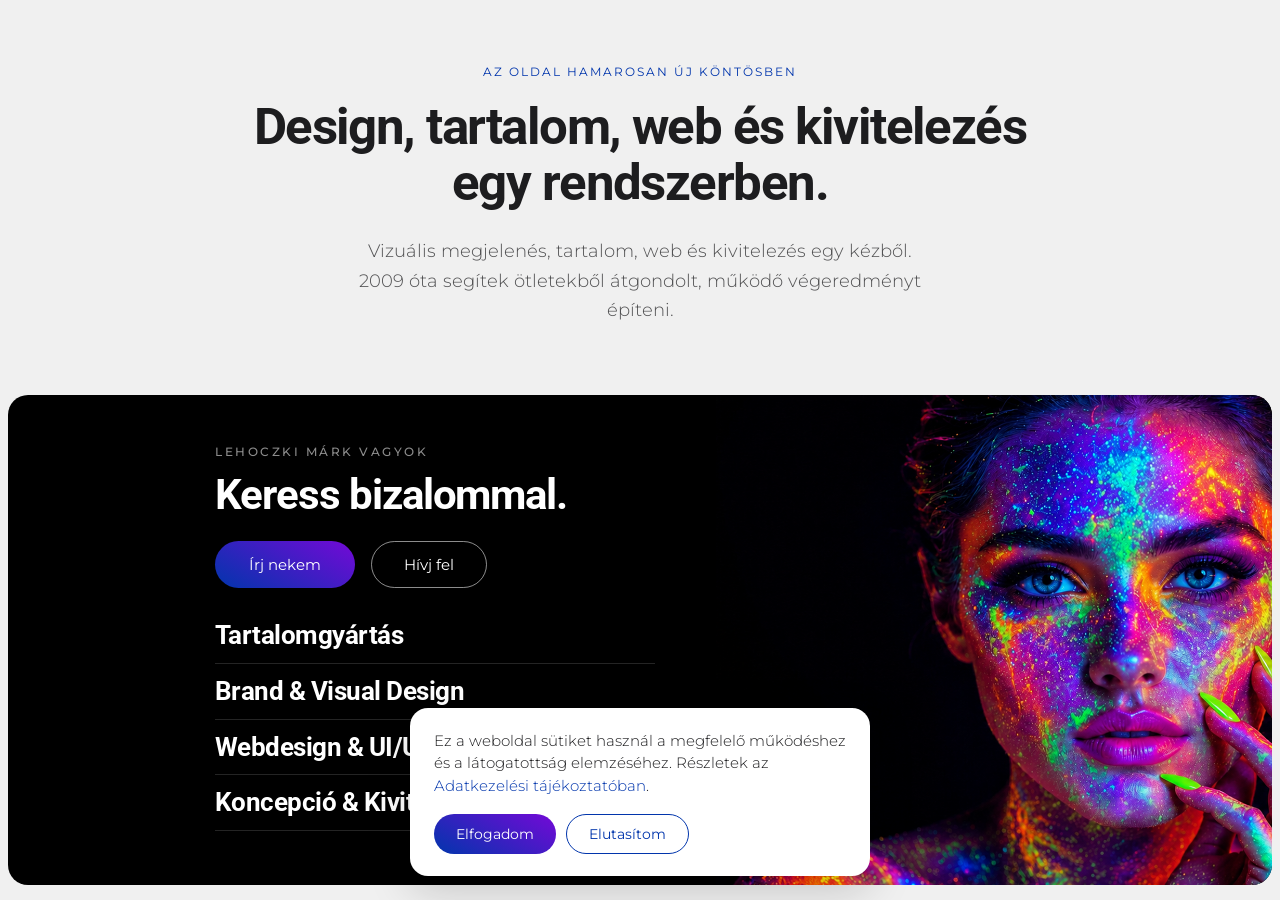
==== commit c158e663: "Add files via upload" ====
--- a/index.html
+++ b/index.html
@@ -4,158 +4,52 @@
     <meta charset="UTF-8">
     <meta name="viewport" content="width=device-width, initial-scale=1.0">
     <script>document.documentElement.classList.add('js');</script>
-    <title>Mark-EL | Az ötlettől a kész, működő végeredményig</title>
-    <meta name="description" content="Lehoczki Márk grafikus, tartalomkészítő és folyamatoptimalizáló. 2009 óta tervezek, építek és optimalizálok. Grafika, tartalom, web és koordináció egy kézből.">
-    <meta property="og:title" content="Mark-EL | Az ötlettől a kész, működő végeredményig">
-    <meta property="og:type" content="website">
-
-    <!-- Google Analytics placeholder -->
-    <!-- <script async src="https://www.googletagmanager.com/gtag/js?id=G-XXXXXXXXXX"></script> -->
-
-    <!-- Meta Pixel placeholder -->
-    <!-- <script>!function(f,b,e,v,n,t,s){...}(window, document,'script','https://connect.facebook.net/en_US/fbevents.js');</script> -->
+    <title>Mark-EL | Az oldal hamarosan új köntösben</title>
+    <meta name="description" content="A mark-el.hu hamarosan új köntösben. Addig is keress bizalommal: tartalomgyártás, brand & visual design, webdesign és kivitelezés egy rendszerben, 2009 óta.">
+    <meta name="robots" content="noindex">
 
     <link rel="preconnect" href="https://fonts.googleapis.com">
     <link rel="preconnect" href="https://fonts.gstatic.com" crossorigin>
     <link href="https://fonts.googleapis.com/css2?family=Montserrat:ital,wght@0,300;0,400;0,500;1,300&family=Roboto:wght@700&display=swap" rel="stylesheet">
-    <!-- Roboto előtöltés a FOUT elkerüléséhez -->
-    <link rel="preload" as="style" href="https://fonts.googleapis.com/css2?family=Roboto:wght@700&display=swap">
+
     <link rel="stylesheet" href="style.css">
 </head>
-<body class="page-home">
+<body class="coming-soon">
 
-    <header class="navbar" id="navbar">
-        <div class="nav-container">
-            <a href="index.html" class="nav-logo" aria-label="Mark-EL főoldal"><img src="assets/mark-el-logo-black.svg" alt="Mark-EL"></a>
-            <button class="nav-toggle" id="navToggle" aria-label="Menü megnyitása">
-                <span></span><span></span><span></span>
-            </button>
-            <nav class="nav-links" id="navLinks">
-                <a href="index.html" class="active">Főoldal</a>
-                <a href="szolgaltatasok.html">Szolgáltatások</a>
-                <a href="portfolio.html">Portfólió</a>
-                <a href="youtube.html">YouTube</a>
-                <a href="rolam.html">Rólam</a>
-                <a href="gyik.html">GY.I.K.</a>
-                <a href="kapcsolat.html">Kapcsolat</a>
-            </nav>
+    <main class="ap-detail cs-main">
+
+        <!-- HERO (középre) -->
+        <div class="ap-hero">
+            <span class="yt-kicker">Az oldal hamarosan új köntösben</span>
+            <h1>Design, tartalom, web és kivitelezés egy rendszerben.</h1>
+            <p class="ap-lead">Vizuális megjelenés, tartalom, web és kivitelezés egy kézből. <br />2009 óta segítek ötletekből átgondolt, működő végeredményt építeni.</p>
         </div>
-    </header>
 
-    <!-- HERO -->
-    <section id="home" class="hero visible">
-        <div class="hero-inner">
-            <div class="hero-photo">
-                <img src="assets/mark-el-profile.webp" alt="Lehoczki Márk grafikus és tartalomkészítő">
-            </div>
-            <div class="hero-content">
-                <span class="yt-kicker">Lehoczki Márk vagyok</span>
-                <h1 class="hero-title">Az ötlettől a kész, működő végeredményig.</h1>
-                <p class="hero-lead">Vizuális megjelenés, tartalom, web és kivitelezés egy kézből.<br>2009 óta segítek ötletekből átgondolt, működő végeredményt építeni.</p>
-                <a href="#features" class="cta-button" id="hero-cta">Szolgáltatásaim</a>
+        <!-- SÖTÉT NEON SÁV (balra zárt szöveg, mint a thumbnail-blokk) -->
+        <div class="ap-wall">
+            <div class="ap-block ap-block--wide ap-block--dark" id="cs-band">
+                <div class="ap-block-text">
+                    <span class="ap-block-label">Lehoczki Márk vagyok</span>
+                    <h2>Keress bizalommal.</h2>
+                    <div class="contact-actions cs-band-actions">
+                        <a href="#" id="contact-mail" class="cta-button">Írj nekem</a>
+                        <a href="#" id="contact-phone" class="btn-ghost">Hívj fel</a>
+                    </div>
+                    <ul class="cs-services">
+                        <li>Tartalomgyártás</li>
+                        <li>Brand &amp; Visual Design</li>
+                        <li>Webdesign &amp; UI/UX</li>
+                        <li>Koncepció &amp; Kivitelezés</li>
+                    </ul>
+                </div>
+                <div class="ap-block-img">
+                    <img src="assets/work/tartalomgyartas/thumbnail.webp" alt="">
+                </div>
             </div>
         </div>
-    </section>
 
-    <!-- SZOLGÁLTATÁSAIM -->
-    <section id="features">
-        <div class="container features-header">
-            <h2 class="section-title">Szolgáltatásaim</h2>
-        </div>
-        <div class="feature-grid">
-            <a href="tartalomgyartas.html" class="feature-tile">
-                <div class="ft-img" style="background-image:url('assets/work/tartalomgyartas.webp')"></div>
-                <div class="ft-overlay">
-                    <h3>Tartalomgyártás</h3>
-                    <p class="ft-sub">Tartalmak, amelyek figyelmet szereznek és megtartják a nézőt.</p>
-                </div>
-            </a>
-            <a href="brand-visual-design.html" class="feature-tile">
-                <div class="ft-img" style="background-image:url('assets/work/brand&visualdesign.webp')"></div>
-                <div class="ft-overlay">
-                    <h3>Brand & Visual Design</h3>
-                    <p class="ft-sub">Egységes vizuális megjelenés online és nyomtatásban.</p>
-                </div>
-            </a>
-            <a href="webdesign-uiux.html" class="feature-tile">
-                <div class="ft-img" style="background-image:url('assets/work/webdesign&uix.webp')"></div>
-                <div class="ft-overlay">
-                    <h3>Webdesign & UI/UX</h3>
-                    <p class="ft-sub">Letisztult weboldalak, ahol a látvány és a működés együtt dolgozik.</p>
-                </div>
-            </a>
-            <a href="koncepcio-kivitelezes.html" class="feature-tile">
-                <div class="ft-img" style="background-image:url('assets/work/koncepcio-es-kivitelezes.webp')"></div>
-                <div class="ft-overlay">
-                    <h3>Koncepció & Kivitelezés</h3>
-                    <p class="ft-sub">Átgondolt folyamatok, gyorsabb gyártás, pontosabb végeredmény.</p>
-                </div>
-            </a>
-        </div>
-    </section>
-
-    <!-- MUNKÁIM -->
-    <section id="works">
-        <div class="container">
-            <h2 class="section-title">Munkáim</h2>
-        </div>
-        <div class="portfolio-showcase">
-            <div class="portfolio-scroller" id="portfolio-scroller"></div>
-            <div class="portfolio-dots" id="portfolio-dots"></div>
-        </div>
-    </section>
-
-    <!-- AKIKKEL EGYÜTT DOLGOZTAM -->
-    <section id="clients">
-        <div class="container">
-            <h2 class="section-title">Akikkel együtt dolgoztam</h2>
-        </div>
-        <div class="marquee">
-            <div class="marquee-track"></div>
-        </div>
-    </section>
-
-    <!-- RÓLAM -->
-    <section id="about" class="container">
-        <div class="about-content">
-            <h2 class="section-title">Rólam</h2>
-            <p>2009 óta dolgozom kreatív és nyomdai területen. <br />Reklámügynökségekkel, multinacionális vállalatokkal és kisebb vállalkozásokkal egyaránt dolgoztam már együtt.</p>
-            <p>A munkám nem áll meg a látványnál: egy projektet az első ötlettől a kész, működő végeredményig viszek végig, személyesen.</p>
-        </div>
-    </section>
-
-    <!-- DOLGOZZUNK EGYÜTT -->
-    <section id="contact" class="container">
-        <h2 class="section-title">Dolgozzunk együtt</h2>
-        <p>Van egy projekted? Vedd fel velem a kapcsolatot.</p>
-        <div class="contact-actions">
-            <a href="#" id="contact-mail" class="cta-button">Írj nekem</a>
-            <a href="#" id="contact-phone" class="btn-ghost">Hívj fel</a>
-        </div>
-    </section>
-
-    <footer>
-        <div class="footer-social">
-            <a href="https://www.youtube.com/@mark-el" target="_blank" rel="noopener">YouTube</a>
-            <a href="https://www.linkedin.com/in/mark-lehoczki/" target="_blank" rel="noopener">LinkedIn</a>
-            <a href="https://www.instagram.com/marklehoczki/" target="_blank" rel="noopener">Instagram</a>
-        </div>
-        <p class="footer-legal">
-            &copy; 2026 Mark-EL. Minden jog fenntartva.&nbsp;
-            <span class="footer-links">
-                <a href="impresszum.html">Impresszum</a>
-                <span class="sep">|</span>
-                <a href="adatkezeles.html">Adatkezelési tájékoztató</a>
-            </span>
-        </p>
-    </footer>
+    </main>
 
     <script src="script.js"></script>
-
-    <button id="backToTop" aria-label="Vissza a tetejére">
-        <svg viewBox="0 0 24 24" width="22" height="22" style="pointer-events:none;">
-            <path d="M7.41 15.41L12 10.83l4.59 4.58L18 14l-6-6-6 6z" fill="white"/>
-        </svg>
-    </button>
 </body>
 </html>
--- a/style.css
+++ b/style.css
@@ -1302,3 +1302,64 @@
         object-position: 70% center;
     }
 }
+
+/* ── HAMAROSAN / COMING SOON LANDING ── */
+body.coming-soon { min-height: 100vh; }
+.cs-main .ap-hero { padding-top: 64px; }   /* nincs navbar, kevesebb felső hely */
+
+/* Sáv: fekete alap + teli kép jobbra (a thumbnail-blokk mintájára, a szövegstílus a .ap-block* -ból jön, nem változik) */
+.ap-detail #cs-band { background: #000; }
+.ap-detail #cs-band .ap-block-text {
+    flex: 0 0 56%;
+    align-self: center;
+    padding: 50px 30px 50px calc((100vw - 900px) / 2 + 17px);
+}
+.ap-detail #cs-band .ap-block-img { padding: 0; }
+.ap-detail #cs-band .ap-block-img img {
+    width: 100%;
+    height: 100%;
+    max-height: none;
+    object-fit: cover;
+    object-position: center;
+}
+
+/* Szolgáltatáslista a sávban */
+.cs-services { list-style: none; margin: 6px 0 4px; padding: 0; max-width: 440px; }
+.cs-services li {
+    font-family: var(--font-heading);
+    font-size: clamp(1.3rem, 2vw, 1.8rem);
+    font-weight: 700;
+    letter-spacing: -0.02em;
+    line-height: 1.2;
+    color: #fff;
+    padding: 12px 0;
+    border-bottom: 1px solid rgba(255, 255, 255, 0.14);
+}
+.cs-services li:first-child { padding-top: 4px; }
+
+/* Gombok a szövegoszlopban, a cím alatt */
+#cs-band .cs-band-actions {
+    justify-content: flex-start;
+    margin: 22px 0 28px;
+}
+#cs-band .btn-ghost { color: #fff !important; border-color: rgba(255, 255, 255, 0.55); }
+#cs-band .btn-ghost:hover { border-color: transparent; }
+
+/* Fade-be úszás betöltéskor */
+@keyframes csFadeUp {
+    from { opacity: 0; transform: translateY(26px); }
+    to   { opacity: 1; transform: none; }
+}
+.coming-soon .ap-hero { animation: csFadeUp 0.8s cubic-bezier(0.22, 1, 0.36, 1) both; animation-delay: 0.05s; }
+.coming-soon #cs-band { animation: csFadeUp 0.9s cubic-bezier(0.22, 1, 0.36, 1) both; animation-delay: 0.2s; }
+@media (prefers-reduced-motion: reduce) {
+    .coming-soon .ap-hero, .coming-soon #cs-band { animation: none; }
+}
+
+/* Mobil: kép fent, szöveg + gombok lent teljes szélességben */
+@media (max-width: 768px) {
+    .cs-main .ap-hero { padding-top: 40px; }
+    .ap-detail #cs-band { flex-direction: column; }
+    .ap-detail #cs-band .ap-block-text { flex: none; align-self: stretch; padding: 30px 24px 24px; }
+    .ap-detail #cs-band .ap-block-img { order: -1; height: 40vh; flex: none; padding: 0; }
+}
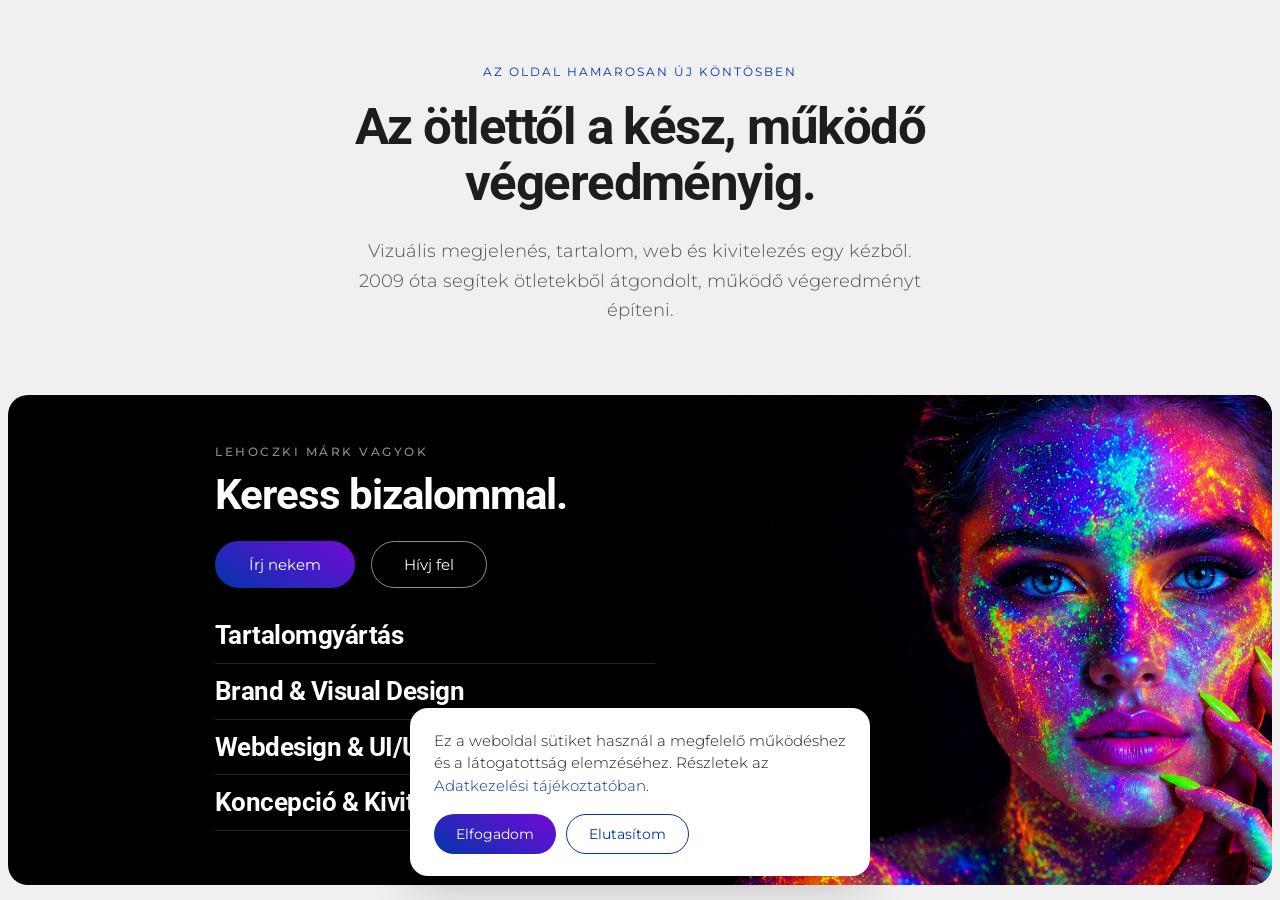
==== commit 258ee568: "Add files via upload" ====
--- a/index.html
+++ b/index.html
@@ -21,7 +21,7 @@
         <!-- HERO (középre) -->
         <div class="ap-hero">
             <span class="yt-kicker">Az oldal hamarosan új köntösben</span>
-            <h1>Design, tartalom, web és kivitelezés egy rendszerben.</h1>
+            <h1>Az ötlettől a kész, működő végeredményig.</h1>
             <p class="ap-lead">Vizuális megjelenés, tartalom, web és kivitelezés egy kézből. <br />2009 óta segítek ötletekből átgondolt, működő végeredményt építeni.</p>
         </div>
 
